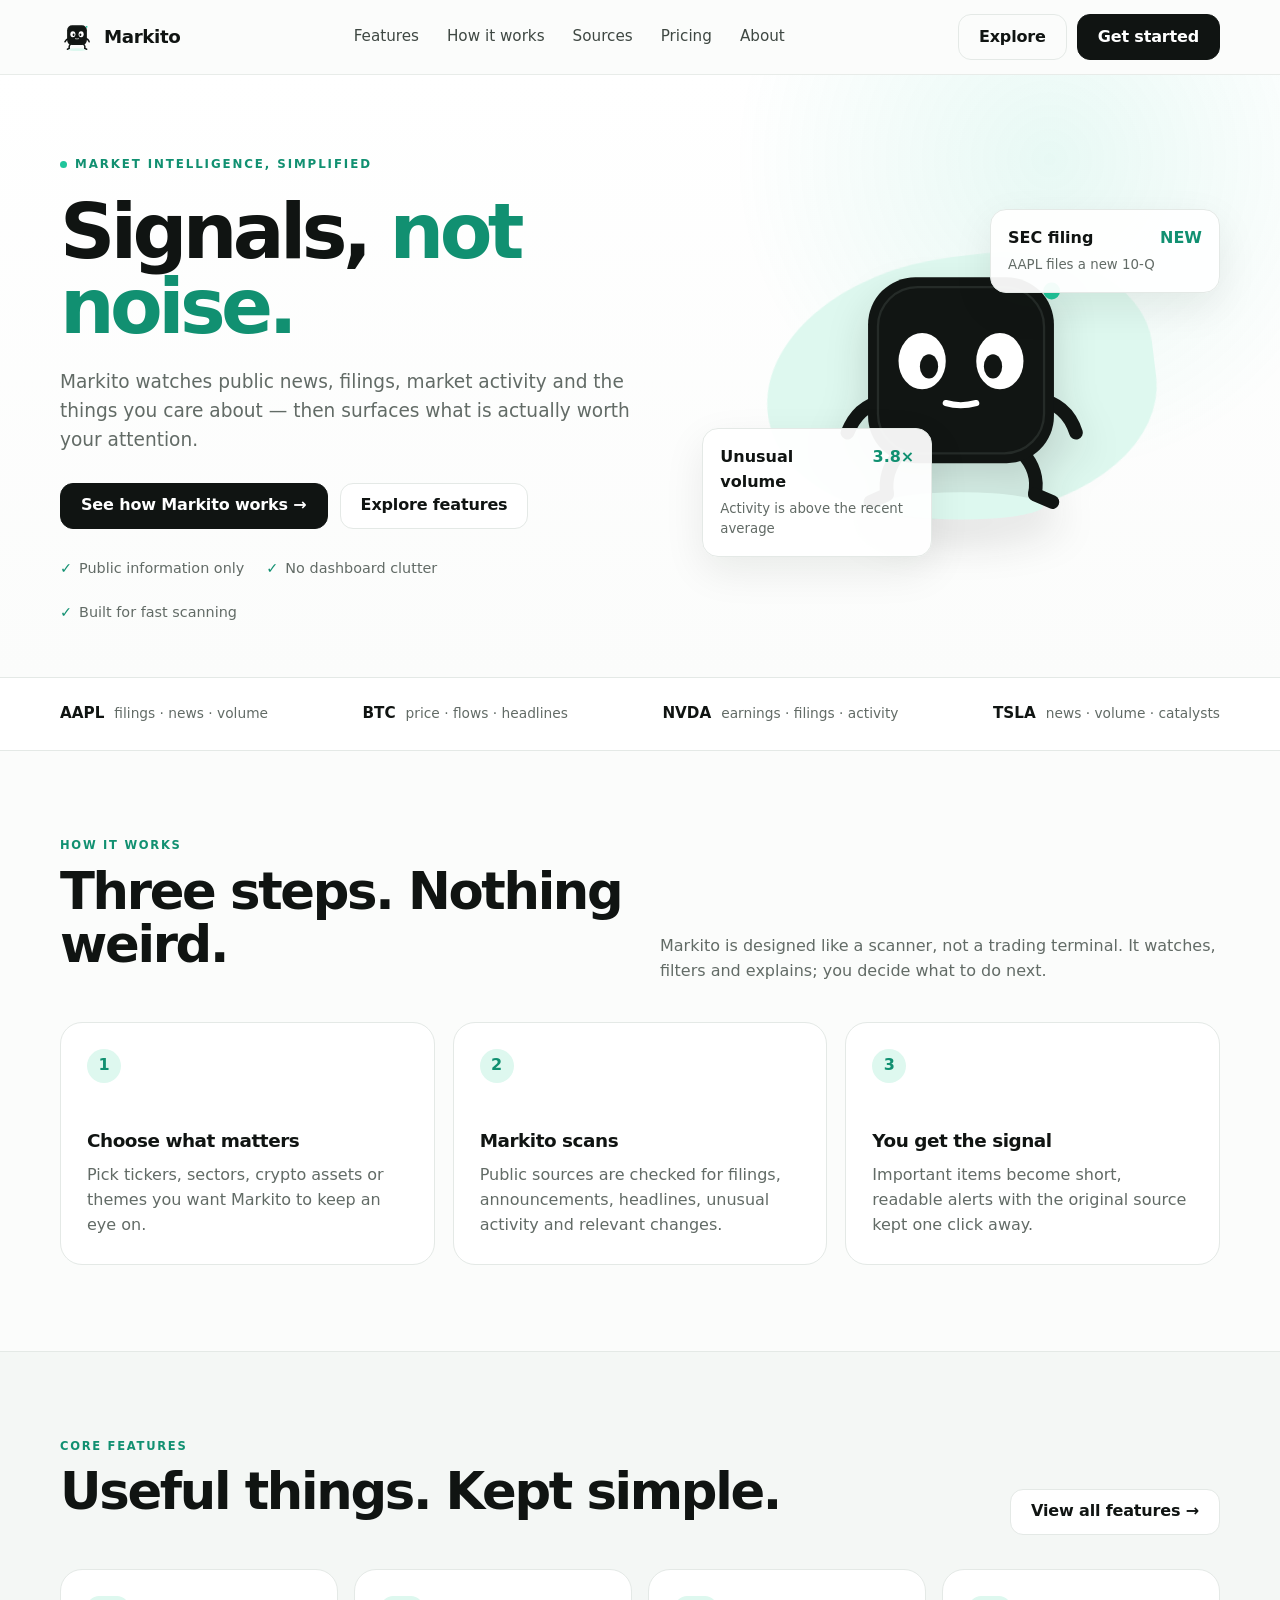
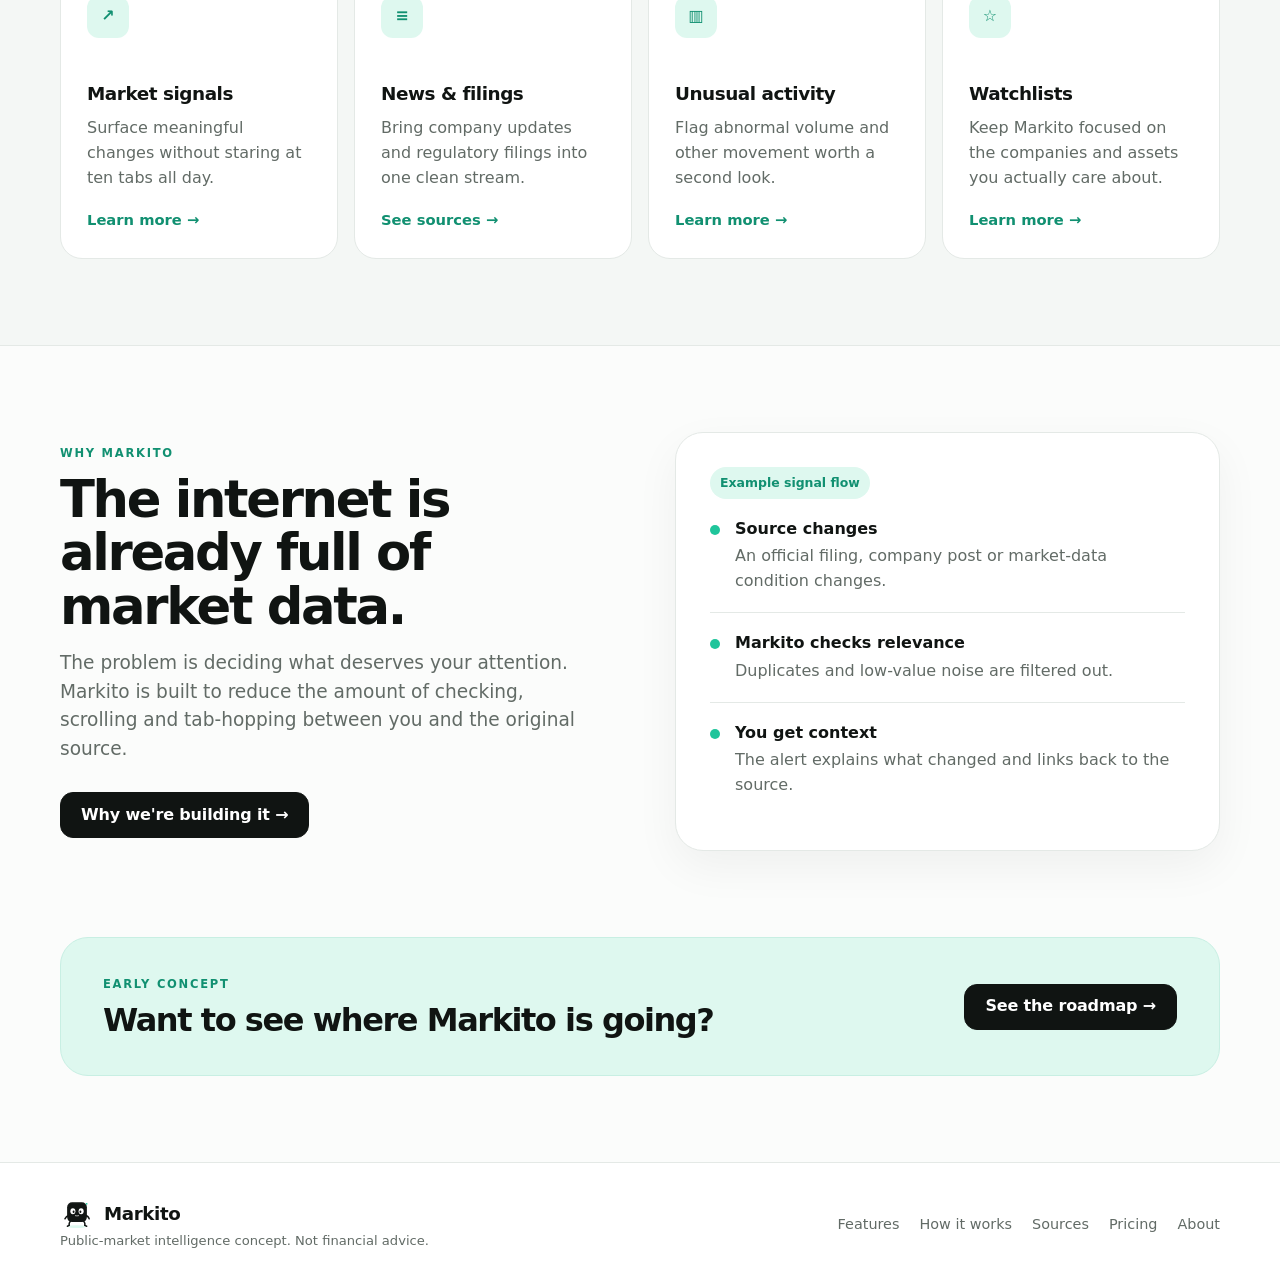
==== index.html @ af96313c "Build Markito landing page" ====
<!doctype html>
<html lang="en">
<head>
  <meta charset="utf-8">
  <meta name="viewport" content="width=device-width,initial-scale=1">
  <meta name="description" content="Markito turns public market information into clear, timely signals.">
  <title>Markito — Signals, not noise.</title>
  <link rel="stylesheet" href="styles.css">
</head>
<body>
<header class="site-header">
  <div class="container nav">
    <a class="brand" href="index.html"><img src="mascot.svg" alt="">Markito</a>
    <nav class="nav-links" aria-label="Primary">
      <a href="features.html">Features</a>
      <a href="how-it-works.html">How it works</a>
      <a href="sources.html">Sources</a>
      <a href="pricing.html">Pricing</a>
      <a href="about.html">About</a>
    </nav>
    <div class="nav-actions">
      <a class="btn btn-ghost" href="features.html">Explore</a>
      <a class="btn btn-primary" href="how-it-works.html">Get started</a>
      <button class="menu-btn" aria-label="Toggle menu">☰</button>
    </div>
  </div>
</header>

<main>
  <section class="hero">
    <div class="container hero-grid">
      <div>
        <div class="eyebrow">Market intelligence, simplified</div>
        <h1>Signals, <span style="color:var(--mint-dark)">not noise.</span></h1>
        <p class="lede">Markito watches public news, filings, market activity and the things you care about — then surfaces what is actually worth your attention.</p>
        <div class="hero-actions">
          <a class="btn btn-primary" href="how-it-works.html">See how Markito works →</a>
          <a class="btn" href="features.html">Explore features</a>
        </div>
        <div class="microcopy">
          <span>Public information only</span>
          <span>No dashboard clutter</span>
          <span>Built for fast scanning</span>
        </div>
      </div>
      <div class="hero-visual" aria-label="Markito mascot with example market alerts">
        <div class="signal-card top">
          <div class="signal-row"><span>SEC filing</span><span class="up">NEW</span></div>
          <small>AAPL files a new 10-Q</small>
        </div>
        <div class="mascot-wrap"><img src="mascot.svg" alt="Markito, a small black square mascot"></div>
        <div class="signal-card bottom">
          <div class="signal-row"><span>Unusual volume</span><span class="up">3.8×</span></div>
          <small>Activity is above the recent average</small>
        </div>
      </div>
    </div>
  </section>

  <div class="ticker-strip" aria-label="Example market strip">
    <div class="container ticker-inner">
      <div class="ticker"><strong>AAPL</strong><span>filings · news · volume</span></div>
      <div class="ticker"><strong>BTC</strong><span>price · flows · headlines</span></div>
      <div class="ticker"><strong>NVDA</strong><span>earnings · filings · activity</span></div>
      <div class="ticker"><strong>TSLA</strong><span>news · volume · catalysts</span></div>
    </div>
  </div>

  <section class="section">
    <div class="container">
      <div class="section-head">
        <div>
          <div class="kicker">How it works</div>
          <h2>Three steps. Nothing weird.</h2>
        </div>
        <p>Markito is designed like a scanner, not a trading terminal. It watches, filters and explains; you decide what to do next.</p>
      </div>
      <div class="steps">
        <article class="step">
          <div class="step-num">1</div>
          <h3>Choose what matters</h3>
          <p>Pick tickers, sectors, crypto assets or themes you want Markito to keep an eye on.</p>
        </article>
        <article class="step">
          <div class="step-num">2</div>
          <h3>Markito scans</h3>
          <p>Public sources are checked for filings, announcements, headlines, unusual activity and relevant changes.</p>
        </article>
        <article class="step">
          <div class="step-num">3</div>
          <h3>You get the signal</h3>
          <p>Important items become short, readable alerts with the original source kept one click away.</p>
        </article>
      </div>
    </div>
  </section>

  <section class="section alt">
    <div class="container">
      <div class="section-head">
        <div>
          <div class="kicker">Core features</div>
          <h2>Useful things. Kept simple.</h2>
        </div>
        <a class="btn" href="features.html">View all features →</a>
      </div>
      <div class="cards">
        <article class="card"><div class="card-icon">↗</div><h3>Market signals</h3><p>Surface meaningful changes without staring at ten tabs all day.</p><a class="card-link" href="features.html">Learn more →</a></article>
        <article class="card"><div class="card-icon">≡</div><h3>News & filings</h3><p>Bring company updates and regulatory filings into one clean stream.</p><a class="card-link" href="sources.html">See sources →</a></article>
        <article class="card"><div class="card-icon">▥</div><h3>Unusual activity</h3><p>Flag abnormal volume and other movement worth a second look.</p><a class="card-link" href="features.html">Learn more →</a></article>
        <article class="card"><div class="card-icon">☆</div><h3>Watchlists</h3><p>Keep Markito focused on the companies and assets you actually care about.</p><a class="card-link" href="features.html">Learn more →</a></article>
      </div>
    </div>
  </section>

  <section class="section">
    <div class="container split">
      <div>
        <div class="kicker">Why Markito</div>
        <h2>The internet is already full of market data.</h2>
        <p class="lede">The problem is deciding what deserves your attention. Markito is built to reduce the amount of checking, scrolling and tab-hopping between you and the original source.</p>
        <a class="btn btn-primary" href="about.html">Why we're building it →</a>
      </div>
      <div class="callout">
        <div class="badge">Example signal flow</div>
        <div class="callout-list">
          <div class="callout-item"><span class="callout-dot"></span><div><strong>Source changes</strong><p>An official filing, company post or market-data condition changes.</p></div></div>
          <div class="callout-item"><span class="callout-dot"></span><div><strong>Markito checks relevance</strong><p>Duplicates and low-value noise are filtered out.</p></div></div>
          <div class="callout-item"><span class="callout-dot"></span><div><strong>You get context</strong><p>The alert explains what changed and links back to the source.</p></div></div>
        </div>
      </div>
    </div>
  </section>

  <section class="cta-band">
    <div><div class="kicker">Early concept</div><h2>Want to see where Markito is going?</h2></div>
    <a class="btn btn-primary" href="pricing.html">See the roadmap →</a>
  </section>
</main>

<footer class="footer">
  <div class="container footer-inner">
    <div><a class="brand" href="index.html"><img src="mascot.svg" alt="">Markito</a><div class="legal">Public-market intelligence concept. Not financial advice.</div></div>
    <nav class="footer-nav"><a href="features.html">Features</a><a href="how-it-works.html">How it works</a><a href="sources.html">Sources</a><a href="pricing.html">Pricing</a><a href="about.html">About</a></nav>
  </div>
</footer>
<script src="script.js"></script>
</body>
</html>
---- styles.css ----
:root{
  --bg:#fbfcfb;
  --surface:#ffffff;
  --surface-2:#f4f7f5;
  --ink:#101412;
  --muted:#626b66;
  --line:#e4e9e6;
  --mint:#1fc59b;
  --mint-dark:#119071;
  --mint-soft:#def8ef;
  --warning:#ff7b61;
  --shadow:0 14px 40px rgba(16,20,18,.08);
  --radius:22px;
  --max:1160px;
}
*{box-sizing:border-box}
html{scroll-behavior:smooth}
body{
  margin:0;
  background:var(--bg);
  color:var(--ink);
  font-family:Inter,ui-sans-serif,system-ui,-apple-system,BlinkMacSystemFont,"Segoe UI",sans-serif;
  line-height:1.55;
  -webkit-font-smoothing:antialiased;
}
a{color:inherit;text-decoration:none}
img{max-width:100%;display:block}
button,input{font:inherit}
.container{width:min(var(--max),calc(100% - 40px));margin:0 auto}
.site-header{
  position:sticky;top:0;z-index:50;
  background:rgba(251,252,251,.88);
  backdrop-filter:blur(16px);
  border-bottom:1px solid rgba(228,233,230,.85);
}
.nav{
  height:74px;display:flex;align-items:center;justify-content:space-between;gap:24px;
}
.brand{display:flex;align-items:center;gap:10px;font-size:1.14rem;font-weight:800;letter-spacing:-.02em}
.brand img{width:34px;height:34px}
.nav-links{display:flex;align-items:center;gap:28px;color:#3f4843;font-size:.95rem}
.nav-links a{transition:.2s ease}
.nav-links a:hover,.nav-links a.active{color:var(--ink)}
.nav-actions{display:flex;align-items:center;gap:10px}
.menu-btn{display:none;border:0;background:none;font-size:1.45rem;padding:8px;cursor:pointer}
.btn{
  display:inline-flex;align-items:center;justify-content:center;gap:8px;
  min-height:46px;padding:0 20px;border-radius:13px;border:1px solid var(--line);
  background:var(--surface);font-weight:750;letter-spacing:-.01em;transition:.2s ease;cursor:pointer;
}
.btn:hover{transform:translateY(-1px);box-shadow:0 8px 22px rgba(16,20,18,.08)}
.btn-primary{background:var(--ink);color:#fff;border-color:var(--ink)}
.btn-mint{background:var(--mint);color:#07120f;border-color:var(--mint)}
.btn-ghost{background:transparent}
.hero{
  padding:76px 0 54px;border-bottom:1px solid var(--line);
  background:
    radial-gradient(circle at 82% 14%,rgba(31,197,155,.10),transparent 27%),
    linear-gradient(180deg,#fff 0%,#fbfcfb 100%);
}
.hero-grid{display:grid;grid-template-columns:1.05fr .95fr;gap:70px;align-items:center}
.eyebrow{
  display:inline-flex;align-items:center;gap:8px;
  text-transform:uppercase;letter-spacing:.16em;font-weight:800;font-size:.74rem;color:var(--mint-dark);
}
.eyebrow:before{content:"";width:7px;height:7px;background:var(--mint);border-radius:999px}
h1,h2,h3,p{margin-top:0}
h1{font-size:clamp(3rem,6vw,5.35rem);line-height:.98;letter-spacing:-.06em;margin:18px 0 24px;max-width:760px}
h2{font-size:clamp(2rem,4vw,3.2rem);line-height:1.04;letter-spacing:-.045em;margin-bottom:16px}
h3{font-size:1.15rem;letter-spacing:-.025em;margin-bottom:8px}
.lede{font-size:1.16rem;color:var(--muted);max-width:640px;margin-bottom:28px}
.hero-actions{display:flex;gap:12px;flex-wrap:wrap;margin-bottom:28px}
.microcopy{display:flex;gap:22px;flex-wrap:wrap;color:var(--muted);font-size:.9rem}
.microcopy span:before{content:"✓";color:var(--mint-dark);font-weight:900;margin-right:7px}
.hero-visual{
  min-height:440px;position:relative;display:flex;align-items:center;justify-content:center;
}
.hero-visual:before{
  content:"";position:absolute;width:390px;height:260px;border-radius:55% 45% 48% 52%;
  background:var(--mint-soft);filter:blur(.2px);transform:rotate(-7deg);
}
.mascot-wrap{position:relative;z-index:2;width:min(320px,72%);animation:float 5s ease-in-out infinite}
.mascot-wrap img{filter:drop-shadow(0 20px 20px rgba(16,20,18,.16))}
@keyframes float{0%,100%{transform:translateY(0)}50%{transform:translateY(-9px)}}
.signal-card{
  position:absolute;z-index:3;width:230px;padding:16px 17px;border:1px solid var(--line);
  border-radius:16px;background:rgba(255,255,255,.94);box-shadow:var(--shadow)
}
.signal-card small{display:block;color:var(--muted);margin-top:4px}
.signal-card.top{right:0;top:42px}
.signal-card.bottom{left:0;bottom:50px}
.signal-row{display:flex;justify-content:space-between;gap:14px;font-weight:800}
.up{color:var(--mint-dark)}
.down{color:#d65345}
.ticker-strip{border-bottom:1px solid var(--line);background:#fff}
.ticker-inner{height:72px;display:flex;align-items:center;justify-content:space-between;gap:16px;overflow:auto}
.ticker{display:flex;align-items:baseline;gap:10px;white-space:nowrap}
.ticker strong{font-size:.95rem}
.ticker span{font-size:.86rem;color:var(--muted)}
.section{padding:86px 0}
.section.alt{background:var(--surface-2);border-top:1px solid var(--line);border-bottom:1px solid var(--line)}
.section-head{display:flex;align-items:end;justify-content:space-between;gap:24px;margin-bottom:34px}
.section-head p{color:var(--muted);max-width:560px;margin-bottom:4px}
.kicker{text-transform:uppercase;letter-spacing:.15em;font-size:.72rem;font-weight:800;color:var(--mint-dark);margin-bottom:10px}
.steps{display:grid;grid-template-columns:repeat(3,1fr);gap:18px}
.step,.card{
  background:var(--surface);border:1px solid var(--line);border-radius:var(--radius);padding:26px;
}
.step-num{
  width:34px;height:34px;border-radius:50%;display:grid;place-items:center;
  background:var(--mint-soft);color:var(--mint-dark);font-weight:850;margin-bottom:44px
}
.step p,.card p{color:var(--muted);margin-bottom:0}
.cards{display:grid;grid-template-columns:repeat(4,1fr);gap:16px}
.card-icon{
  width:42px;height:42px;border-radius:12px;background:var(--mint-soft);color:var(--mint-dark);
  display:grid;place-items:center;font-weight:900;margin-bottom:42px
}
.card-link{display:inline-flex;margin-top:18px;color:var(--mint-dark);font-weight:750;font-size:.92rem}
.split{display:grid;grid-template-columns:1fr 1fr;gap:70px;align-items:center}
.callout{
  border:1px solid var(--line);border-radius:28px;background:#fff;padding:34px;box-shadow:0 16px 45px rgba(16,20,18,.05)
}
.callout-list{display:grid;gap:0}
.callout-item{display:grid;grid-template-columns:auto 1fr;gap:15px;padding:18px 0;border-bottom:1px solid var(--line)}
.callout-item:last-child{border-bottom:0}
.callout-dot{width:10px;height:10px;border-radius:50%;background:var(--mint);margin-top:8px}
.callout-item p{color:var(--muted);margin:3px 0 0}
.page-hero{padding:82px 0 66px;border-bottom:1px solid var(--line);background:#fff}
.page-hero .lede{margin-bottom:0}
.feature-grid{display:grid;grid-template-columns:repeat(2,1fr);gap:18px}
.feature-large{padding:34px;min-height:280px}
.feature-large .card-icon{margin-bottom:72px}
.badge{
  display:inline-flex;padding:6px 10px;border-radius:999px;background:var(--mint-soft);
  color:var(--mint-dark);font-size:.78rem;font-weight:800
}
.timeline{display:grid;gap:14px;max-width:820px;margin:0 auto}
.timeline-item{
  display:grid;grid-template-columns:52px 1fr;gap:18px;align-items:start;padding:24px;
  border:1px solid var(--line);background:#fff;border-radius:18px
}
.timeline-num{
  width:44px;height:44px;border-radius:13px;background:var(--ink);color:#fff;display:grid;place-items:center;font-weight:800
}
.source-grid{display:grid;grid-template-columns:repeat(3,1fr);gap:16px}
.source-card{min-height:210px}
.pricing-grid{display:grid;grid-template-columns:repeat(3,1fr);gap:18px;align-items:start}
.price-card{padding:30px}
.price-card.featured{border-color:var(--ink);box-shadow:0 0 0 1px var(--ink)}
.price{font-size:2.55rem;font-weight:900;letter-spacing:-.05em;margin:22px 0 4px}
.price small{font-size:.9rem;font-weight:600;color:var(--muted);letter-spacing:0}
.list{list-style:none;padding:0;margin:24px 0;display:grid;gap:12px;color:#39423d}
.list li:before{content:"✓";font-weight:900;color:var(--mint-dark);margin-right:9px}
.note{font-size:.88rem;color:var(--muted)}
.faq{display:grid;gap:10px;max-width:820px}
.faq-item{border:1px solid var(--line);background:#fff;border-radius:16px;overflow:hidden}
.faq-question{width:100%;border:0;background:#fff;padding:19px 22px;text-align:left;font-weight:800;display:flex;justify-content:space-between;cursor:pointer}
.faq-answer{display:none;padding:0 22px 20px;color:var(--muted)}
.faq-item.open .faq-answer{display:block}
.about-grid{display:grid;grid-template-columns:.9fr 1.1fr;gap:70px;align-items:start}
.quote-block{background:var(--ink);color:white;border-radius:28px;padding:36px;position:sticky;top:108px}
.quote-block p{font-size:1.45rem;line-height:1.35;letter-spacing:-.02em}
.principles{display:grid;gap:12px}
.principle{padding:22px;border-top:1px solid var(--line)}
.cta-band{
  margin:0 auto 86px;width:min(var(--max),calc(100% - 40px));padding:38px 42px;
  display:flex;align-items:center;justify-content:space-between;gap:26px;
  background:var(--mint-soft);border:1px solid #c8efe3;border-radius:28px
}
.cta-band h2{font-size:2rem;margin:0}
.footer{border-top:1px solid var(--line);background:#fff}
.footer-inner{padding:34px 0;display:flex;align-items:center;justify-content:space-between;gap:28px}
.footer-nav{display:flex;flex-wrap:wrap;gap:20px;color:var(--muted);font-size:.9rem}
.legal{color:var(--muted);font-size:.82rem}
.inline-code{font-family:ui-monospace,SFMono-Regular,Menlo,monospace;background:var(--surface-2);padding:2px 6px;border-radius:6px}
@media(max-width:920px){
  .nav-links{display:none}
  .nav-links.open{display:flex;position:absolute;left:20px;right:20px;top:66px;background:#fff;border:1px solid var(--line);border-radius:16px;padding:18px;flex-direction:column;align-items:flex-start;box-shadow:var(--shadow)}
  .menu-btn{display:block}
  .nav-actions .btn-ghost{display:none}
  .hero-grid,.split,.about-grid{grid-template-columns:1fr}
  .hero{padding-top:54px}
  .hero-visual{min-height:380px}
  .signal-card.top{right:5%}.signal-card.bottom{left:5%}
  .cards{grid-template-columns:repeat(2,1fr)}
  .pricing-grid,.source-grid{grid-template-columns:1fr}
  .steps{grid-template-columns:1fr}
  .step-num{margin-bottom:24px}
  .quote-block{position:relative;top:auto}
}
@media(max-width:640px){
  .container{width:min(100% - 28px,var(--max))}
  .nav{height:66px}
  h1{font-size:3.15rem}
  .hero{padding:46px 0 38px}
  .hero-grid{gap:30px}
  .hero-visual{min-height:330px}
  .hero-visual:before{width:280px;height:205px}
  .mascot-wrap{width:220px}
  .signal-card{width:185px;padding:13px;font-size:.86rem}
  .signal-card.top{top:18px;right:0}.signal-card.bottom{left:0;bottom:24px}
  .ticker-inner{height:64px}
  .section{padding:62px 0}
  .section-head{align-items:start;flex-direction:column}
  .cards,.feature-grid{grid-template-columns:1fr}
  .card-icon,.feature-large .card-icon{margin-bottom:26px}
  .feature-large{min-height:auto}
  .cta-band{width:calc(100% - 28px);margin-bottom:62px;padding:28px;align-items:flex-start;flex-direction:column}
  .footer-inner{align-items:flex-start;flex-direction:column}
}
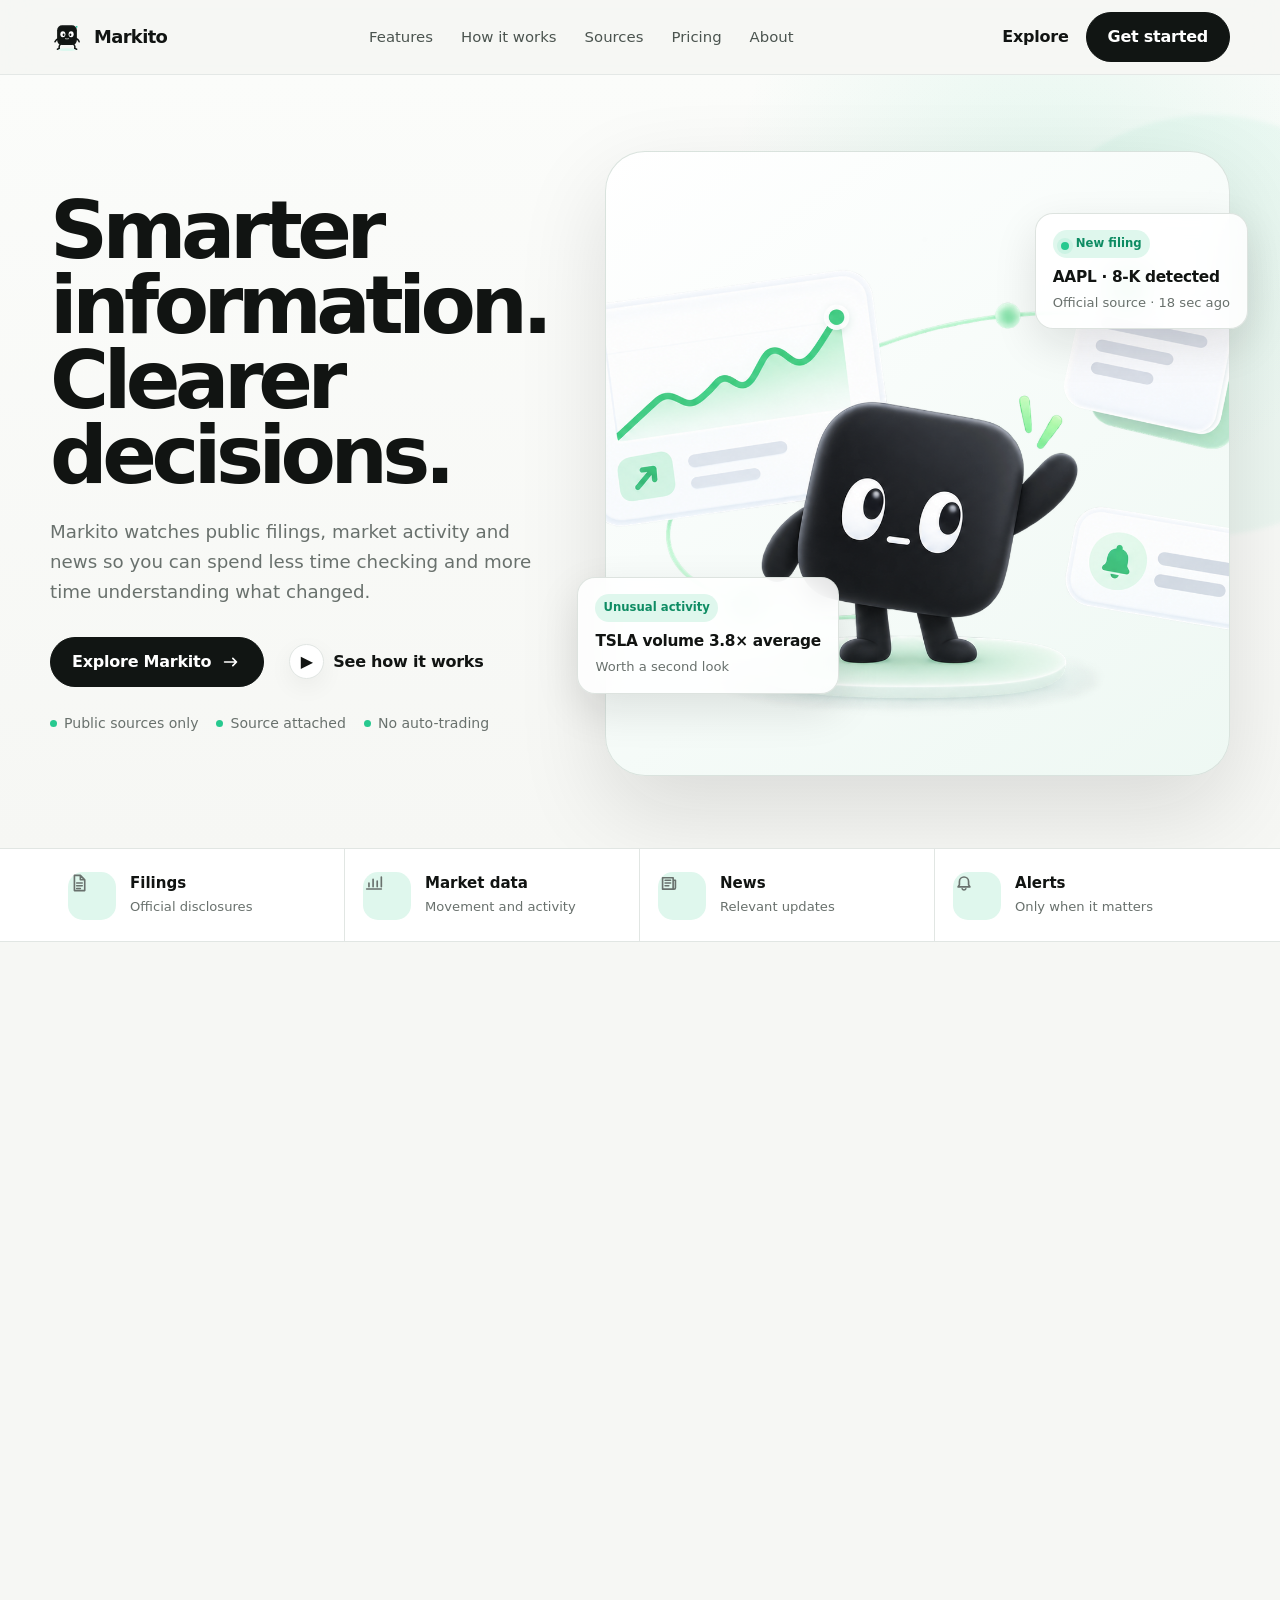
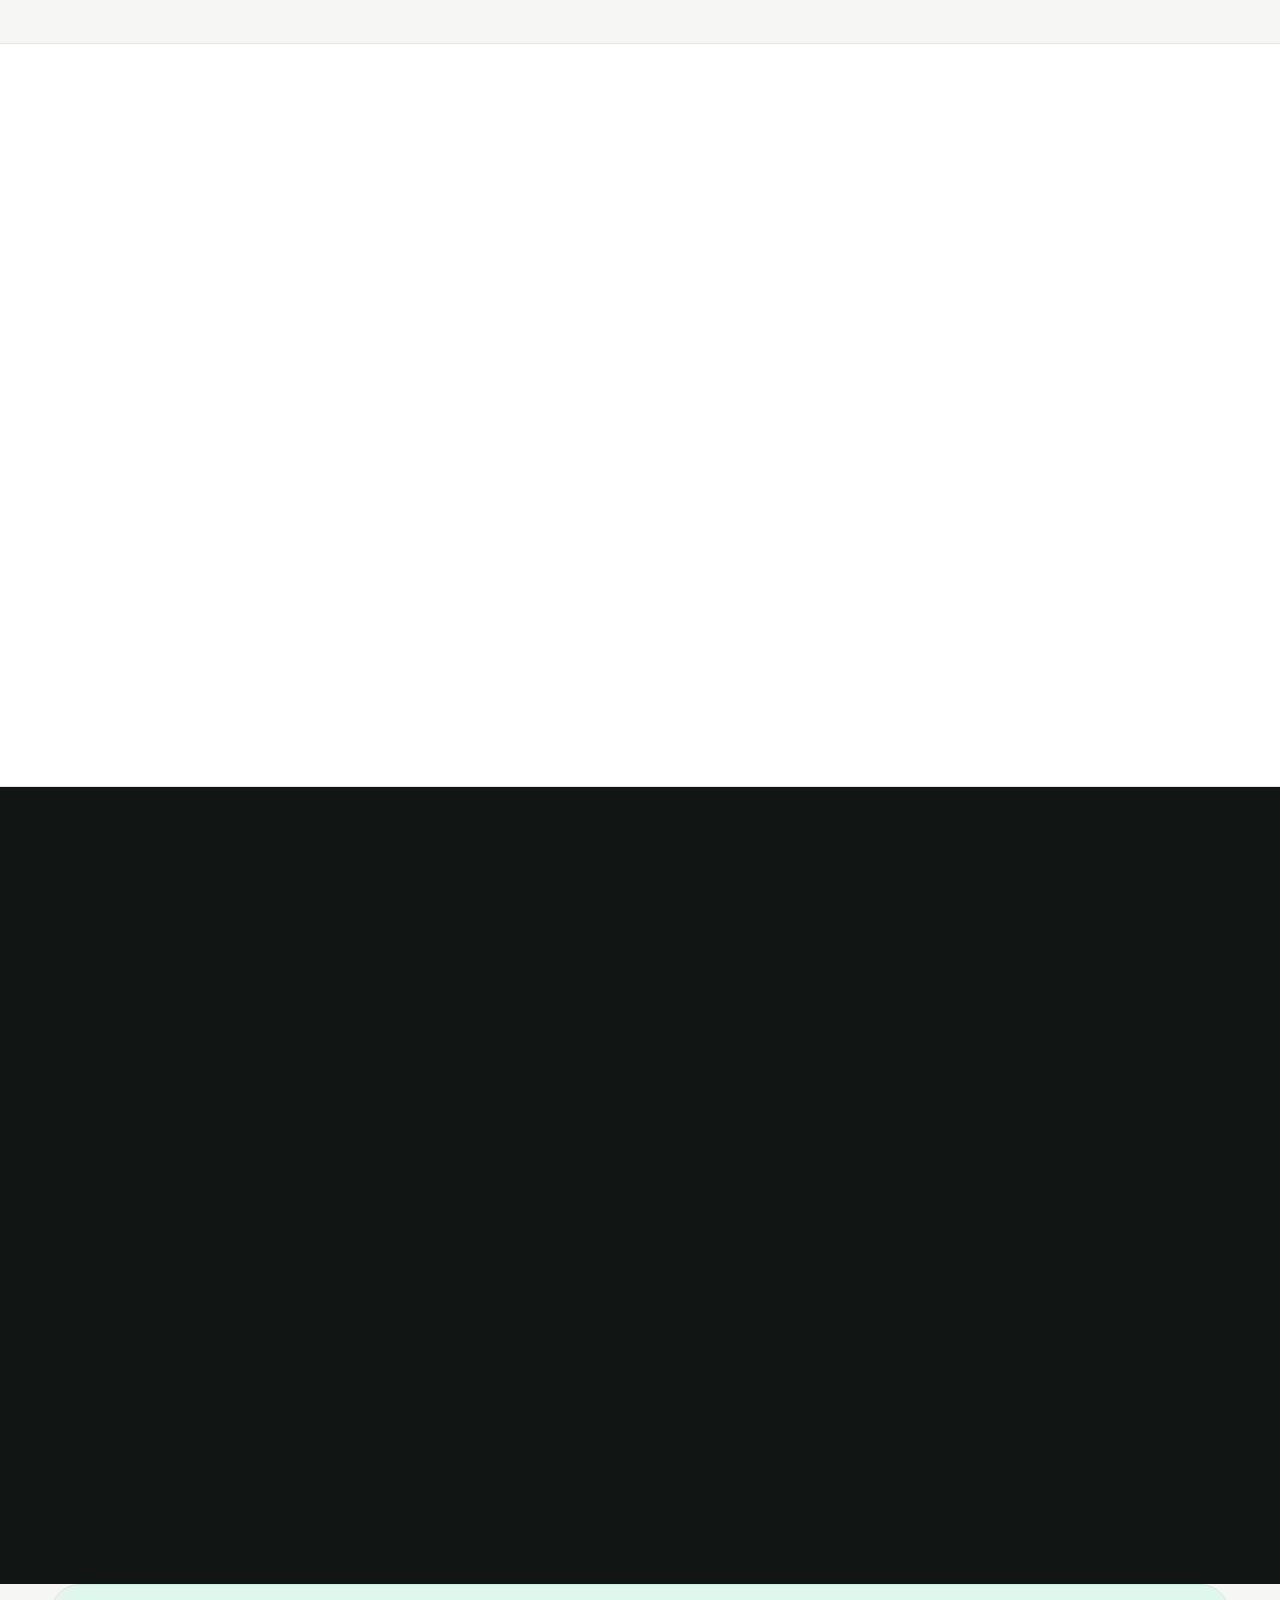
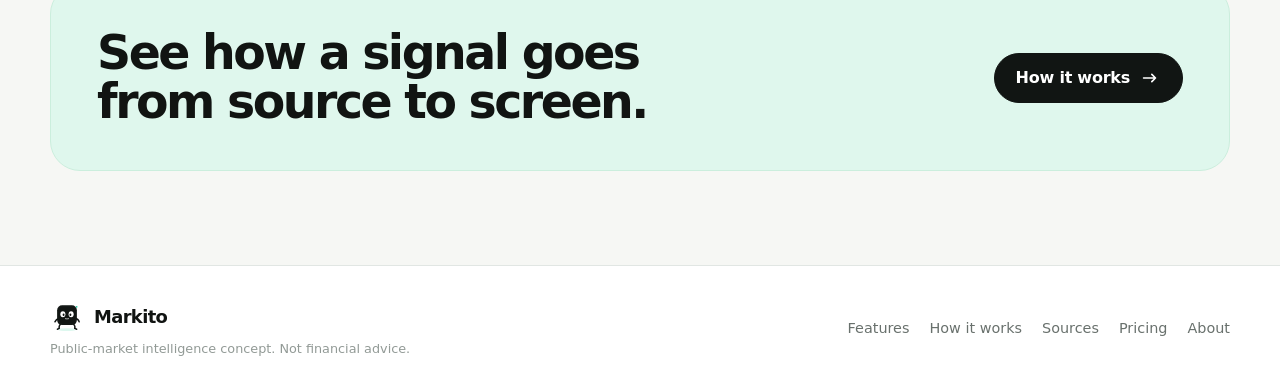
==== commit 9cd6f6a8: "Rebuild Markito homepage around premium layout" ====
--- a/index.html
+++ b/index.html
@@ -3,14 +3,21 @@
 <head>
   <meta charset="utf-8">
   <meta name="viewport" content="width=device-width,initial-scale=1">
-  <meta name="description" content="Markito turns public market information into clear, timely signals.">
-  <title>Markito — Signals, not noise.</title>
+  <meta name="description" content="Markito watches public market information and surfaces the changes worth your attention.">
+  <meta name="referrer" content="strict-origin-when-cross-origin">
+  <meta http-equiv="Content-Security-Policy" content="default-src 'self'; img-src 'self' data:; style-src 'self'; script-src 'self'; font-src 'self'; connect-src 'self'; object-src 'none'; base-uri 'none'; form-action 'self'; upgrade-insecure-requests">
+  <meta name="theme-color" content="#f6f7f4">
+  <meta property="og:title" content="Markito — Smarter information. Clearer decisions.">
+  <meta property="og:description" content="Public market signals without the noise.">
+  <meta property="og:image" content="assets/illustrations/hero-signal.png">
+  <title>Markito — Smarter information. Clearer decisions.</title>
+  <link rel="icon" href="assets/brand/mascot.svg">
   <link rel="stylesheet" href="styles.css">
 </head>
 <body>
 <header class="site-header">
   <div class="container nav">
-    <a class="brand" href="index.html"><img src="mascot.svg" alt="">Markito</a>
+    <a class="brand" href="index.html"><img src="assets/brand/mascot.svg" alt="">Markito</a>
     <nav class="nav-links" aria-label="Primary">
       <a href="features.html">Features</a>
       <a href="how-it-works.html">How it works</a>
@@ -19,9 +26,9 @@
       <a href="about.html">About</a>
     </nav>
     <div class="nav-actions">
-      <a class="btn btn-ghost" href="features.html">Explore</a>
-      <a class="btn btn-primary" href="how-it-works.html">Get started</a>
-      <button class="menu-btn" aria-label="Toggle menu">☰</button>
+      <a class="btn btn-quiet" href="features.html">Explore</a>
+      <a class="btn btn-dark" href="how-it-works.html">Get started</a>
+      <button class="menu-btn" aria-label="Toggle menu" aria-expanded="false">☰</button>
     </div>
   </div>
 </header>
@@ -29,121 +36,152 @@
 <main>
   <section class="hero">
     <div class="container hero-grid">
-      <div>
-        <div class="eyebrow">Market intelligence, simplified</div>
-        <h1>Signals, <span style="color:var(--mint-dark)">not noise.</span></h1>
-        <p class="lede">Markito watches public news, filings, market activity and the things you care about — then surfaces what is actually worth your attention.</p>
+      <div class="hero-copy reveal">
+        <h1>Smarter information.<br>Clearer decisions.</h1>
+        <p class="lede">Markito watches public filings, market activity and news so you can spend less time checking and more time understanding what changed.</p>
         <div class="hero-actions">
-          <a class="btn btn-primary" href="how-it-works.html">See how Markito works →</a>
-          <a class="btn" href="features.html">Explore features</a>
+          <a class="btn btn-dark" href="features.html">Explore Markito <svg class="icon" aria-hidden="true"><use href="assets/icons/ui.svg#i-arrow"></use></svg></a>
+          <a class="btn btn-quiet" href="how-it-works.html"><span class="btn-icon">▶</span>See how it works</a>
         </div>
-        <div class="microcopy">
-          <span>Public information only</span>
-          <span>No dashboard clutter</span>
-          <span>Built for fast scanning</span>
+        <div class="hero-proof">
+          <span class="proof-item"><span class="proof-dot"></span>Public sources only</span>
+          <span class="proof-item"><span class="proof-dot"></span>Source attached</span>
+          <span class="proof-item"><span class="proof-dot"></span>No auto-trading</span>
         </div>
       </div>
-      <div class="hero-visual" aria-label="Markito mascot with example market alerts">
-        <div class="signal-card top">
-          <div class="signal-row"><span>SEC filing</span><span class="up">NEW</span></div>
-          <small>AAPL files a new 10-Q</small>
+
+      <div class="hero-stage reveal delay-1">
+        <div class="hero-media">
+          <img src="assets/illustrations/hero-signal.png" alt="Markito surrounded by market signal cards">
         </div>
-        <div class="mascot-wrap"><img src="mascot.svg" alt="Markito, a small black square mascot"></div>
-        <div class="signal-card bottom">
-          <div class="signal-row"><span>Unusual volume</span><span class="up">3.8×</span></div>
-          <small>Activity is above the recent average</small>
+        <div class="float-card one">
+          <div class="signal-pill"><span class="status-dot"></span>New filing</div>
+          <strong>AAPL · 8-K detected</strong>
+          <span>Official source · 18 sec ago</span>
+        </div>
+        <div class="float-card two">
+          <div class="signal-pill">Unusual activity</div>
+          <strong>TSLA volume 3.8× average</strong>
+          <span>Worth a second look</span>
         </div>
       </div>
     </div>
   </section>
 
-  <div class="ticker-strip" aria-label="Example market strip">
-    <div class="container ticker-inner">
-      <div class="ticker"><strong>AAPL</strong><span>filings · news · volume</span></div>
-      <div class="ticker"><strong>BTC</strong><span>price · flows · headlines</span></div>
-      <div class="ticker"><strong>NVDA</strong><span>earnings · filings · activity</span></div>
-      <div class="ticker"><strong>TSLA</strong><span>news · volume · catalysts</span></div>
+  <div class="icon-strip">
+    <div class="container icon-strip-inner">
+      <div class="mini-feature">
+        <span class="icon-tile"><svg class="icon"><use href="assets/icons/ui.svg#i-file"></use></svg></span>
+        <div><strong>Filings</strong><span>Official disclosures</span></div>
+      </div>
+      <div class="mini-feature">
+        <span class="icon-tile"><svg class="icon"><use href="assets/icons/ui.svg#i-chart"></use></svg></span>
+        <div><strong>Market data</strong><span>Movement and activity</span></div>
+      </div>
+      <div class="mini-feature">
+        <span class="icon-tile"><svg class="icon"><use href="assets/icons/ui.svg#i-news"></use></svg></span>
+        <div><strong>News</strong><span>Relevant updates</span></div>
+      </div>
+      <div class="mini-feature">
+        <span class="icon-tile"><svg class="icon"><use href="assets/icons/ui.svg#i-bell"></use></svg></span>
+        <div><strong>Alerts</strong><span>Only when it matters</span></div>
+      </div>
     </div>
   </div>
 
   <section class="section">
     <div class="container">
-      <div class="section-head">
-        <div>
-          <div class="kicker">How it works</div>
-          <h2>Three steps. Nothing weird.</h2>
-        </div>
-        <p>Markito is designed like a scanner, not a trading terminal. It watches, filters and explains; you decide what to do next.</p>
+      <div class="section-head reveal">
+        <h2>Built to notice what you miss.</h2>
+        <p>Markito is not another terminal full of blinking boxes. It is a focused layer between a noisy market and the information you actually care about.</p>
       </div>
-      <div class="steps">
-        <article class="step">
-          <div class="step-num">1</div>
-          <h3>Choose what matters</h3>
-          <p>Pick tickers, sectors, crypto assets or themes you want Markito to keep an eye on.</p>
+
+      <div class="feature-grid">
+        <article class="feature-card reveal">
+          <div>
+            <span class="icon-tile"><svg class="icon"><use href="assets/icons/ui.svg#i-search"></use></svg></span>
+            <h3>Scan continuously</h3>
+          </div>
+          <p>Watch selected public sources without manually refreshing the same pages all day.</p>
         </article>
-        <article class="step">
-          <div class="step-num">2</div>
-          <h3>Markito scans</h3>
-          <p>Public sources are checked for filings, announcements, headlines, unusual activity and relevant changes.</p>
+        <article class="feature-card reveal delay-1">
+          <div>
+            <span class="icon-tile"><svg class="icon"><use href="assets/icons/ui.svg#i-filter"></use></svg></span>
+            <h3>Filter the noise</h3>
+          </div>
+          <p>Group repeats, reduce low-value updates and keep the original source close enough to verify.</p>
         </article>
-        <article class="step">
-          <div class="step-num">3</div>
-          <h3>You get the signal</h3>
-          <p>Important items become short, readable alerts with the original source kept one click away.</p>
+        <article class="feature-card reveal delay-2">
+          <div>
+            <span class="icon-tile"><svg class="icon"><use href="assets/icons/ui.svg#i-clock"></use></svg></span>
+            <h3>Review later</h3>
+          </div>
+          <p>Keep a history of what was detected so useful signals can be measured instead of remembered selectively.</p>
         </article>
       </div>
     </div>
   </section>
 
-  <section class="section alt">
-    <div class="container">
-      <div class="section-head">
-        <div>
-          <div class="kicker">Core features</div>
-          <h2>Useful things. Kept simple.</h2>
-        </div>
-        <a class="btn" href="features.html">View all features →</a>
+  <section class="section white">
+    <div class="container split">
+      <div class="visual-card reveal">
+        <img src="assets/illustrations/filter-noise.png" loading="lazy" alt="Markito filtering noisy information into clear alerts">
       </div>
-      <div class="cards">
-        <article class="card"><div class="card-icon">↗</div><h3>Market signals</h3><p>Surface meaningful changes without staring at ten tabs all day.</p><a class="card-link" href="features.html">Learn more →</a></article>
-        <article class="card"><div class="card-icon">≡</div><h3>News & filings</h3><p>Bring company updates and regulatory filings into one clean stream.</p><a class="card-link" href="sources.html">See sources →</a></article>
-        <article class="card"><div class="card-icon">▥</div><h3>Unusual activity</h3><p>Flag abnormal volume and other movement worth a second look.</p><a class="card-link" href="features.html">Learn more →</a></article>
-        <article class="card"><div class="card-icon">☆</div><h3>Watchlists</h3><p>Keep Markito focused on the companies and assets you actually care about.</p><a class="card-link" href="features.html">Learn more →</a></article>
-      </div>
-    </div>
-  </section>
-
-  <section class="section">
-    <div class="container split">
-      <div>
-        <div class="kicker">Why Markito</div>
-        <h2>The internet is already full of market data.</h2>
-        <p class="lede">The problem is deciding what deserves your attention. Markito is built to reduce the amount of checking, scrolling and tab-hopping between you and the original source.</p>
-        <a class="btn btn-primary" href="about.html">Why we're building it →</a>
-      </div>
-      <div class="callout">
-        <div class="badge">Example signal flow</div>
-        <div class="callout-list">
-          <div class="callout-item"><span class="callout-dot"></span><div><strong>Source changes</strong><p>An official filing, company post or market-data condition changes.</p></div></div>
-          <div class="callout-item"><span class="callout-dot"></span><div><strong>Markito checks relevance</strong><p>Duplicates and low-value noise are filtered out.</p></div></div>
-          <div class="callout-item"><span class="callout-dot"></span><div><strong>You get context</strong><p>The alert explains what changed and links back to the source.</p></div></div>
+      <div class="reveal delay-1">
+        <h2>Less scrolling.<br>Better signals.</h2>
+        <p class="lede">Markito should get quieter as it learns what belongs in your watchlist. The goal is not to create more information. It is to make the important information harder to miss.</p>
+        <div class="content-list">
+          <div class="content-row">
+            <span class="round-check"><svg class="icon"><use href="assets/icons/ui.svg#i-check"></use></svg></span>
+            <div><strong>Clear timestamps</strong><p>Know when the source changed and when Markito noticed it.</p></div>
+          </div>
+          <div class="content-row">
+            <span class="round-check"><svg class="icon"><use href="assets/icons/ui.svg#i-check"></use></svg></span>
+            <div><strong>Source-first summaries</strong><p>Read the short version, then open the original when the detail matters.</p></div>
+          </div>
+          <div class="content-row">
+            <span class="round-check"><svg class="icon"><use href="assets/icons/ui.svg#i-check"></use></svg></span>
+            <div><strong>Human judgment stays in control</strong><p>Markito surfaces information. It does not pretend uncertainty disappeared.</p></div>
+          </div>
         </div>
       </div>
     </div>
   </section>
 
-  <section class="cta-band">
-    <div><div class="kicker">Early concept</div><h2>Want to see where Markito is going?</h2></div>
-    <a class="btn btn-primary" href="pricing.html">See the roadmap →</a>
+  <section class="section dark-band">
+    <div class="container dark-grid">
+      <div class="reveal">
+        <h2>Security should be boring.</h2>
+        <p class="lede">The marketing site stays static and deliberately simple. No user accounts, no secret keys in browser code and no unnecessary third-party scripts.</p>
+        <div class="content-list">
+          <div class="content-row"><span class="round-check"><svg class="icon"><use href="assets/icons/ui.svg#i-shield"></use></svg></span><div><strong>Minimal attack surface</strong><p>Plain HTML, CSS and JavaScript hosted over HTTPS.</p></div></div>
+          <div class="content-row"><span class="round-check"><svg class="icon"><use href="assets/icons/ui.svg#i-shield"></use></svg></span><div><strong>Restrictive browser policy</strong><p>The site only permits its own scripts, styles and images.</p></div></div>
+          <div class="content-row"><span class="round-check"><svg class="icon"><use href="assets/icons/ui.svg#i-shield"></use></svg></span><div><strong>Backend later, secrets there</strong><p>Scanner credentials belong on a server, never inside public frontend code.</p></div></div>
+        </div>
+      </div>
+      <div class="visual-card reveal delay-1">
+        <img src="assets/illustrations/security.png" loading="lazy" alt="Markito beside a security shield">
+      </div>
+    </div>
+  </section>
+
+  <section class="cta">
+    <h2>See how a signal goes from source to screen.</h2>
+    <a class="btn btn-dark" href="how-it-works.html">How it works <svg class="icon"><use href="assets/icons/ui.svg#i-arrow"></use></svg></a>
   </section>
 </main>
 
 <footer class="footer">
   <div class="container footer-inner">
-    <div><a class="brand" href="index.html"><img src="mascot.svg" alt="">Markito</a><div class="legal">Public-market intelligence concept. Not financial advice.</div></div>
-    <nav class="footer-nav"><a href="features.html">Features</a><a href="how-it-works.html">How it works</a><a href="sources.html">Sources</a><a href="pricing.html">Pricing</a><a href="about.html">About</a></nav>
+    <div class="footer-copy">
+      <a class="brand" href="index.html"><img src="assets/brand/mascot.svg" alt="">Markito</a>
+      <span class="legal">Public-market intelligence concept. Not financial advice.</span>
+    </div>
+    <nav class="footer-nav" aria-label="Footer">
+      <a href="features.html">Features</a><a href="how-it-works.html">How it works</a><a href="sources.html">Sources</a><a href="pricing.html">Pricing</a><a href="about.html">About</a>
+    </nav>
   </div>
 </footer>
-<script src="script.js"></script>
+<script src="script.js" defer></script>
 </body>
 </html>
--- a/styles.css
+++ b/styles.css
@@ -1,17 +1,21 @@
 :root{
-  --bg:#fbfcfb;
+  --bg:#f6f7f4;
   --surface:#ffffff;
-  --surface-2:#f4f7f5;
-  --ink:#101412;
-  --muted:#626b66;
-  --line:#e4e9e6;
-  --mint:#1fc59b;
-  --mint-dark:#119071;
-  --mint-soft:#def8ef;
-  --warning:#ff7b61;
-  --shadow:0 14px 40px rgba(16,20,18,.08);
-  --radius:22px;
-  --max:1160px;
+  --surface-soft:#eef8f3;
+  --surface-dark:#111513;
+  --ink:#111412;
+  --muted:#69716d;
+  --muted-2:#929a96;
+  --line:#e1e6e3;
+  --mint:#27c98f;
+  --mint-dark:#0e8c63;
+  --mint-soft:#dff7ed;
+  --red:#df5d57;
+  --shadow-sm:0 8px 24px rgba(17,20,18,.055);
+  --shadow-md:0 24px 70px rgba(17,20,18,.10);
+  --radius:24px;
+  --radius-lg:36px;
+  --max:1180px;
 }
 *{box-sizing:border-box}
 html{scroll-behavior:smooth}
@@ -20,192 +24,238 @@
   background:var(--bg);
   color:var(--ink);
   font-family:Inter,ui-sans-serif,system-ui,-apple-system,BlinkMacSystemFont,"Segoe UI",sans-serif;
-  line-height:1.55;
+  line-height:1.5;
   -webkit-font-smoothing:antialiased;
+  text-rendering:optimizeLegibility;
 }
 a{color:inherit;text-decoration:none}
-img{max-width:100%;display:block}
+img{display:block;max-width:100%}
 button,input{font:inherit}
+button{color:inherit}
+::selection{background:#c9f2e2;color:#0c3b2c}
 .container{width:min(var(--max),calc(100% - 40px));margin:0 auto}
 .site-header{
-  position:sticky;top:0;z-index:50;
-  background:rgba(251,252,251,.88);
-  backdrop-filter:blur(16px);
-  border-bottom:1px solid rgba(228,233,230,.85);
-}
-.nav{
-  height:74px;display:flex;align-items:center;justify-content:space-between;gap:24px;
-}
-.brand{display:flex;align-items:center;gap:10px;font-size:1.14rem;font-weight:800;letter-spacing:-.02em}
-.brand img{width:34px;height:34px}
-.nav-links{display:flex;align-items:center;gap:28px;color:#3f4843;font-size:.95rem}
-.nav-links a{transition:.2s ease}
+  position:sticky;top:0;z-index:100;
+  background:rgba(246,247,244,.82);
+  border-bottom:1px solid rgba(225,230,227,.82);
+  backdrop-filter:blur(18px) saturate(130%);
+}
+.nav{height:74px;display:flex;align-items:center;justify-content:space-between;gap:24px}
+.brand{display:inline-flex;align-items:center;gap:10px;font-size:1.12rem;font-weight:850;letter-spacing:-.035em}
+.brand img{width:34px;height:34px;object-fit:contain}
+.nav-links{display:flex;align-items:center;gap:28px;font-size:.93rem;color:#4b544f}
+.nav-links a{position:relative;padding:8px 0}
+.nav-links a:after{content:"";position:absolute;left:0;right:100%;bottom:2px;height:1.5px;background:var(--ink);transition:right .22s ease}
 .nav-links a:hover,.nav-links a.active{color:var(--ink)}
+.nav-links a:hover:after,.nav-links a.active:after{right:0}
 .nav-actions{display:flex;align-items:center;gap:10px}
-.menu-btn{display:none;border:0;background:none;font-size:1.45rem;padding:8px;cursor:pointer}
+.menu-btn{display:none;border:0;background:transparent;font-size:1.35rem;padding:8px;cursor:pointer}
 .btn{
-  display:inline-flex;align-items:center;justify-content:center;gap:8px;
-  min-height:46px;padding:0 20px;border-radius:13px;border:1px solid var(--line);
-  background:var(--surface);font-weight:750;letter-spacing:-.01em;transition:.2s ease;cursor:pointer;
-}
-.btn:hover{transform:translateY(-1px);box-shadow:0 8px 22px rgba(16,20,18,.08)}
-.btn-primary{background:var(--ink);color:#fff;border-color:var(--ink)}
-.btn-mint{background:var(--mint);color:#07120f;border-color:var(--mint)}
-.btn-ghost{background:transparent}
+  min-height:50px;padding:0 21px;border-radius:999px;
+  display:inline-flex;align-items:center;justify-content:center;gap:9px;
+  border:1px solid var(--line);background:#fff;font-weight:760;letter-spacing:-.015em;
+  transition:transform .22s ease,box-shadow .22s ease,background .22s ease,border-color .22s ease;
+}
+.btn:hover{transform:translateY(-1px);box-shadow:var(--shadow-sm)}
+.btn-dark{background:var(--surface-dark);border-color:var(--surface-dark);color:#fff}
+.btn-mint{background:var(--mint);border-color:var(--mint);color:#08291e}
+.btn-quiet{background:transparent;border-color:transparent;padding-left:6px;padding-right:6px;box-shadow:none}
+.btn-quiet:hover{box-shadow:none}
+.btn-icon{
+  width:35px;height:35px;border-radius:50%;display:grid;place-items:center;
+  background:#fff;border:1px solid var(--line);box-shadow:var(--shadow-sm)
+}
+.icon{width:22px;height:22px;display:block}
 .hero{
-  padding:76px 0 54px;border-bottom:1px solid var(--line);
+  position:relative;overflow:hidden;padding:76px 0 72px;
   background:
-    radial-gradient(circle at 82% 14%,rgba(31,197,155,.10),transparent 27%),
-    linear-gradient(180deg,#fff 0%,#fbfcfb 100%);
-}
-.hero-grid{display:grid;grid-template-columns:1.05fr .95fr;gap:70px;align-items:center}
-.eyebrow{
-  display:inline-flex;align-items:center;gap:8px;
-  text-transform:uppercase;letter-spacing:.16em;font-weight:800;font-size:.74rem;color:var(--mint-dark);
-}
-.eyebrow:before{content:"";width:7px;height:7px;background:var(--mint);border-radius:999px}
+    radial-gradient(circle at 82% 16%,rgba(39,201,143,.10),transparent 26%),
+    linear-gradient(180deg,#fbfcfa 0%,var(--bg) 100%);
+  border-bottom:1px solid var(--line);
+}
+.hero:before{
+  content:"";position:absolute;right:-140px;top:40px;width:420px;height:420px;border-radius:50%;
+  background:rgba(39,201,143,.055);filter:blur(2px);pointer-events:none
+}
+.hero-grid{display:grid;grid-template-columns:.88fr 1.12fr;gap:58px;align-items:center}
+.hero-copy{position:relative;z-index:2}
 h1,h2,h3,p{margin-top:0}
-h1{font-size:clamp(3rem,6vw,5.35rem);line-height:.98;letter-spacing:-.06em;margin:18px 0 24px;max-width:760px}
-h2{font-size:clamp(2rem,4vw,3.2rem);line-height:1.04;letter-spacing:-.045em;margin-bottom:16px}
-h3{font-size:1.15rem;letter-spacing:-.025em;margin-bottom:8px}
-.lede{font-size:1.16rem;color:var(--muted);max-width:640px;margin-bottom:28px}
-.hero-actions{display:flex;gap:12px;flex-wrap:wrap;margin-bottom:28px}
-.microcopy{display:flex;gap:22px;flex-wrap:wrap;color:var(--muted);font-size:.9rem}
-.microcopy span:before{content:"✓";color:var(--mint-dark);font-weight:900;margin-right:7px}
-.hero-visual{
-  min-height:440px;position:relative;display:flex;align-items:center;justify-content:center;
-}
-.hero-visual:before{
-  content:"";position:absolute;width:390px;height:260px;border-radius:55% 45% 48% 52%;
-  background:var(--mint-soft);filter:blur(.2px);transform:rotate(-7deg);
-}
-.mascot-wrap{position:relative;z-index:2;width:min(320px,72%);animation:float 5s ease-in-out infinite}
-.mascot-wrap img{filter:drop-shadow(0 20px 20px rgba(16,20,18,.16))}
-@keyframes float{0%,100%{transform:translateY(0)}50%{transform:translateY(-9px)}}
-.signal-card{
-  position:absolute;z-index:3;width:230px;padding:16px 17px;border:1px solid var(--line);
-  border-radius:16px;background:rgba(255,255,255,.94);box-shadow:var(--shadow)
-}
-.signal-card small{display:block;color:var(--muted);margin-top:4px}
-.signal-card.top{right:0;top:42px}
-.signal-card.bottom{left:0;bottom:50px}
-.signal-row{display:flex;justify-content:space-between;gap:14px;font-weight:800}
-.up{color:var(--mint-dark)}
-.down{color:#d65345}
-.ticker-strip{border-bottom:1px solid var(--line);background:#fff}
-.ticker-inner{height:72px;display:flex;align-items:center;justify-content:space-between;gap:16px;overflow:auto}
-.ticker{display:flex;align-items:baseline;gap:10px;white-space:nowrap}
-.ticker strong{font-size:.95rem}
-.ticker span{font-size:.86rem;color:var(--muted)}
-.section{padding:86px 0}
-.section.alt{background:var(--surface-2);border-top:1px solid var(--line);border-bottom:1px solid var(--line)}
-.section-head{display:flex;align-items:end;justify-content:space-between;gap:24px;margin-bottom:34px}
-.section-head p{color:var(--muted);max-width:560px;margin-bottom:4px}
-.kicker{text-transform:uppercase;letter-spacing:.15em;font-size:.72rem;font-weight:800;color:var(--mint-dark);margin-bottom:10px}
-.steps{display:grid;grid-template-columns:repeat(3,1fr);gap:18px}
-.step,.card{
-  background:var(--surface);border:1px solid var(--line);border-radius:var(--radius);padding:26px;
-}
-.step-num{
-  width:34px;height:34px;border-radius:50%;display:grid;place-items:center;
-  background:var(--mint-soft);color:var(--mint-dark);font-weight:850;margin-bottom:44px
-}
-.step p,.card p{color:var(--muted);margin-bottom:0}
-.cards{display:grid;grid-template-columns:repeat(4,1fr);gap:16px}
-.card-icon{
-  width:42px;height:42px;border-radius:12px;background:var(--mint-soft);color:var(--mint-dark);
-  display:grid;place-items:center;font-weight:900;margin-bottom:42px
-}
-.card-link{display:inline-flex;margin-top:18px;color:var(--mint-dark);font-weight:750;font-size:.92rem}
-.split{display:grid;grid-template-columns:1fr 1fr;gap:70px;align-items:center}
-.callout{
-  border:1px solid var(--line);border-radius:28px;background:#fff;padding:34px;box-shadow:0 16px 45px rgba(16,20,18,.05)
-}
-.callout-list{display:grid;gap:0}
-.callout-item{display:grid;grid-template-columns:auto 1fr;gap:15px;padding:18px 0;border-bottom:1px solid var(--line)}
-.callout-item:last-child{border-bottom:0}
-.callout-dot{width:10px;height:10px;border-radius:50%;background:var(--mint);margin-top:8px}
-.callout-item p{color:var(--muted);margin:3px 0 0}
-.page-hero{padding:82px 0 66px;border-bottom:1px solid var(--line);background:#fff}
+h1{
+  margin:0 0 24px;
+  font-size:clamp(3.4rem,6.3vw,6.25rem);
+  line-height:.93;letter-spacing:-.068em;font-weight:860;max-width:690px
+}
+h2{font-size:clamp(2.2rem,4.2vw,3.7rem);line-height:1.02;letter-spacing:-.052em;margin-bottom:18px}
+h3{font-size:1.2rem;line-height:1.2;letter-spacing:-.027em;margin-bottom:9px}
+.lede{font-size:1.14rem;line-height:1.65;color:var(--muted);max-width:610px;margin-bottom:30px}
+.hero-actions{display:flex;gap:18px;align-items:center;flex-wrap:wrap}
+.hero-proof{display:flex;gap:18px;flex-wrap:wrap;margin-top:26px;color:var(--muted);font-size:.88rem}
+.proof-item{display:inline-flex;align-items:center;gap:7px}
+.proof-dot{width:7px;height:7px;border-radius:50%;background:var(--mint)}
+.hero-stage{
+  min-height:560px;position:relative;display:flex;align-items:center;justify-content:center;
+}
+.hero-media{
+  width:100%;max-width:660px;position:relative;z-index:2;
+  border-radius:40px;overflow:hidden;
+  background:linear-gradient(145deg,#fff,#eef8f3);
+  border:1px solid rgba(214,224,219,.9);
+  box-shadow:0 34px 90px rgba(17,20,18,.12);
+}
+.hero-media img{width:100%;aspect-ratio:1/1;object-fit:cover}
+.float-card{
+  position:absolute;z-index:4;min-width:205px;padding:16px 17px;border-radius:18px;
+  background:rgba(255,255,255,.88);border:1px solid rgba(219,226,222,.94);
+  box-shadow:0 16px 44px rgba(17,20,18,.11);
+  backdrop-filter:blur(14px);animation:drift 5.6s ease-in-out infinite;
+}
+.float-card strong{display:block;font-size:.96rem;letter-spacing:-.02em}
+.float-card span{display:block;margin-top:4px;color:var(--muted);font-size:.82rem}
+.float-card.one{top:62px;right:-18px}
+.float-card.two{left:-28px;bottom:82px;animation-delay:-2s}
+.signal-pill{
+  display:inline-flex;align-items:center;gap:7px;border-radius:999px;background:var(--mint-soft);
+  color:var(--mint-dark);padding:5px 8px;font-weight:800;font-size:.73rem;margin-bottom:8px
+}
+@keyframes drift{0%,100%{transform:translateY(0)}50%{transform:translateY(-8px)}}
+.icon-strip{background:#fff;border-bottom:1px solid var(--line)}
+.icon-strip-inner{min-height:92px;display:grid;grid-template-columns:repeat(4,1fr)}
+.mini-feature{display:flex;align-items:center;gap:14px;padding:20px 18px;border-right:1px solid var(--line)}
+.mini-feature:last-child{border-right:0}
+.icon-tile{
+  width:48px;height:48px;flex:0 0 48px;border-radius:15px;background:var(--mint-soft);
+  color:var(--mint-dark);display:grid;place-items:center
+}
+.mini-feature strong{display:block;font-size:.94rem}
+.mini-feature span{display:block;color:var(--muted);font-size:.82rem;margin-top:2px}
+.section{padding:94px 0}
+.section.white{background:#fff;border-top:1px solid var(--line);border-bottom:1px solid var(--line)}
+.section-head{max-width:760px;margin-bottom:42px}
+.section-head p{font-size:1.08rem;color:var(--muted);max-width:620px;margin-bottom:0}
+.feature-grid{display:grid;grid-template-columns:repeat(3,1fr);gap:18px}
+.feature-card{
+  min-height:260px;padding:28px;border:1px solid var(--line);border-radius:var(--radius);
+  background:#fff;display:flex;flex-direction:column;justify-content:space-between;
+  transition:transform .24s ease,box-shadow .24s ease,border-color .24s ease
+}
+.feature-card:hover{transform:translateY(-3px);box-shadow:var(--shadow-sm);border-color:#d6ded9}
+.feature-card .icon-tile{margin-bottom:56px}
+.feature-card p{color:var(--muted);margin-bottom:0}
+.split{display:grid;grid-template-columns:1fr 1fr;gap:72px;align-items:center}
+.visual-card{
+  border-radius:var(--radius-lg);overflow:hidden;border:1px solid var(--line);
+  background:#fff;box-shadow:var(--shadow-md)
+}
+.visual-card img{width:100%;aspect-ratio:1/1;object-fit:cover}
+.content-list{display:grid;gap:20px;margin-top:28px}
+.content-row{display:grid;grid-template-columns:32px 1fr;gap:13px}
+.content-row .round-check{
+  width:28px;height:28px;border-radius:50%;background:var(--mint-soft);color:var(--mint-dark);display:grid;place-items:center
+}
+.content-row p{color:var(--muted);margin:3px 0 0}
+.dark-band{background:var(--surface-dark);color:#fff;overflow:hidden}
+.dark-band .lede,.dark-band p{color:#aeb8b2}
+.dark-band .icon-tile{background:#1f2925;color:#55e3ad}
+.dark-grid{display:grid;grid-template-columns:.9fr 1.1fr;gap:72px;align-items:center}
+.dark-band .visual-card{background:#161b18;border-color:#2b332f;box-shadow:none}
+.page-hero{
+  padding:84px 0 72px;background:#fbfcfa;border-bottom:1px solid var(--line);
+  position:relative;overflow:hidden
+}
+.page-hero h1{font-size:clamp(3.4rem,6vw,5.8rem);max-width:820px}
 .page-hero .lede{margin-bottom:0}
-.feature-grid{display:grid;grid-template-columns:repeat(2,1fr);gap:18px}
-.feature-large{padding:34px;min-height:280px}
-.feature-large .card-icon{margin-bottom:72px}
-.badge{
-  display:inline-flex;padding:6px 10px;border-radius:999px;background:var(--mint-soft);
-  color:var(--mint-dark);font-size:.78rem;font-weight:800
-}
-.timeline{display:grid;gap:14px;max-width:820px;margin:0 auto}
-.timeline-item{
-  display:grid;grid-template-columns:52px 1fr;gap:18px;align-items:start;padding:24px;
-  border:1px solid var(--line);background:#fff;border-radius:18px
-}
-.timeline-num{
-  width:44px;height:44px;border-radius:13px;background:var(--ink);color:#fff;display:grid;place-items:center;font-weight:800
-}
-.source-grid{display:grid;grid-template-columns:repeat(3,1fr);gap:16px}
-.source-card{min-height:210px}
+.page-visual{margin-top:46px;max-width:940px;border-radius:32px;overflow:hidden;border:1px solid var(--line);box-shadow:var(--shadow-md)}
+.page-visual img{width:100%;aspect-ratio:16/9;object-fit:cover}
+.steps{display:grid;gap:14px;max-width:900px}
+.step{
+  display:grid;grid-template-columns:56px 1fr;gap:20px;align-items:start;
+  padding:24px;border:1px solid var(--line);background:#fff;border-radius:20px
+}
+.step-num{width:46px;height:46px;border-radius:14px;background:var(--surface-dark);color:#fff;display:grid;place-items:center;font-weight:850}
+.step p{color:var(--muted);margin:4px 0 0}
+.source-grid{display:grid;grid-template-columns:repeat(3,1fr);gap:18px}
+.source-card{padding:26px;min-height:230px;border:1px solid var(--line);background:#fff;border-radius:var(--radius)}
+.source-card .icon-tile{margin-bottom:50px}
+.source-card p{color:var(--muted);margin-bottom:0}
 .pricing-grid{display:grid;grid-template-columns:repeat(3,1fr);gap:18px;align-items:start}
-.price-card{padding:30px}
-.price-card.featured{border-color:var(--ink);box-shadow:0 0 0 1px var(--ink)}
-.price{font-size:2.55rem;font-weight:900;letter-spacing:-.05em;margin:22px 0 4px}
-.price small{font-size:.9rem;font-weight:600;color:var(--muted);letter-spacing:0}
-.list{list-style:none;padding:0;margin:24px 0;display:grid;gap:12px;color:#39423d}
-.list li:before{content:"✓";font-weight:900;color:var(--mint-dark);margin-right:9px}
-.note{font-size:.88rem;color:var(--muted)}
-.faq{display:grid;gap:10px;max-width:820px}
-.faq-item{border:1px solid var(--line);background:#fff;border-radius:16px;overflow:hidden}
-.faq-question{width:100%;border:0;background:#fff;padding:19px 22px;text-align:left;font-weight:800;display:flex;justify-content:space-between;cursor:pointer}
+.price-card{padding:30px;border:1px solid var(--line);border-radius:var(--radius);background:#fff}
+.price-card.featured{border-color:#202723;box-shadow:0 0 0 1px #202723}
+.plan-label{display:inline-flex;padding:6px 10px;border-radius:999px;background:var(--surface-soft);font-size:.78rem;font-weight:800;color:var(--mint-dark)}
+.price{font-size:2.65rem;font-weight:880;letter-spacing:-.05em;margin:23px 0 4px}
+.price small{font-size:.9rem;font-weight:650;color:var(--muted);letter-spacing:0}
+.list{list-style:none;padding:0;margin:25px 0;display:grid;gap:12px;color:#38403c}
+.list li{display:flex;gap:8px;align-items:flex-start}
+.list svg{width:18px;height:18px;color:var(--mint-dark);margin-top:2px;flex:0 0 18px}
+.note{font-size:.86rem;color:var(--muted)}
+.faq{display:grid;gap:10px;max-width:840px}
+.faq-item{border:1px solid var(--line);border-radius:18px;background:#fff;overflow:hidden}
+.faq-question{width:100%;border:0;background:#fff;padding:19px 22px;display:flex;justify-content:space-between;text-align:left;font-weight:800;cursor:pointer}
 .faq-answer{display:none;padding:0 22px 20px;color:var(--muted)}
 .faq-item.open .faq-answer{display:block}
-.about-grid{display:grid;grid-template-columns:.9fr 1.1fr;gap:70px;align-items:start}
-.quote-block{background:var(--ink);color:white;border-radius:28px;padding:36px;position:sticky;top:108px}
-.quote-block p{font-size:1.45rem;line-height:1.35;letter-spacing:-.02em}
-.principles{display:grid;gap:12px}
-.principle{padding:22px;border-top:1px solid var(--line)}
-.cta-band{
-  margin:0 auto 86px;width:min(var(--max),calc(100% - 40px));padding:38px 42px;
-  display:flex;align-items:center;justify-content:space-between;gap:26px;
-  background:var(--mint-soft);border:1px solid #c8efe3;border-radius:28px
-}
-.cta-band h2{font-size:2rem;margin:0}
-.footer{border-top:1px solid var(--line);background:#fff}
+.about-layout{display:grid;grid-template-columns:.92fr 1.08fr;gap:72px;align-items:start}
+.about-card{
+  border-radius:30px;background:#fff;border:1px solid var(--line);padding:32px;position:sticky;top:110px
+}
+.about-card img{width:230px;margin:0 auto 24px}
+.principles{display:grid;gap:0}
+.principle{padding:24px 0;border-top:1px solid var(--line)}
+.principle:first-child{border-top:0}
+.principle p{color:var(--muted);margin:5px 0 0}
+.cta{
+  width:min(var(--max),calc(100% - 40px));margin:0 auto 94px;
+  padding:44px 46px;border-radius:30px;background:var(--mint-soft);border:1px solid #cbeedd;
+  display:flex;align-items:center;justify-content:space-between;gap:28px
+}
+.cta h2{font-size:clamp(2rem,3.7vw,3rem);margin:0;max-width:620px}
+.footer{background:#fff;border-top:1px solid var(--line)}
 .footer-inner{padding:34px 0;display:flex;align-items:center;justify-content:space-between;gap:28px}
+.footer-copy{display:grid;gap:5px}
 .footer-nav{display:flex;flex-wrap:wrap;gap:20px;color:var(--muted);font-size:.9rem}
-.legal{color:var(--muted);font-size:.82rem}
-.inline-code{font-family:ui-monospace,SFMono-Regular,Menlo,monospace;background:var(--surface-2);padding:2px 6px;border-radius:6px}
-@media(max-width:920px){
+.legal{font-size:.8rem;color:var(--muted-2)}
+.reveal{opacity:0;transform:translateY(16px);transition:opacity .6s ease,transform .6s ease}
+.reveal.in{opacity:1;transform:none}
+.delay-1{transition-delay:.08s}.delay-2{transition-delay:.16s}
+.status-dot{width:8px;height:8px;border-radius:50%;background:var(--mint);box-shadow:0 0 0 4px rgba(39,201,143,.10)}
+@media(max-width:980px){
   .nav-links{display:none}
-  .nav-links.open{display:flex;position:absolute;left:20px;right:20px;top:66px;background:#fff;border:1px solid var(--line);border-radius:16px;padding:18px;flex-direction:column;align-items:flex-start;box-shadow:var(--shadow)}
+  .nav-links.open{display:flex;position:absolute;left:20px;right:20px;top:66px;padding:18px;background:#fff;border:1px solid var(--line);border-radius:20px;box-shadow:var(--shadow-md);flex-direction:column;align-items:flex-start;gap:10px}
   .menu-btn{display:block}
-  .nav-actions .btn-ghost{display:none}
-  .hero-grid,.split,.about-grid{grid-template-columns:1fr}
-  .hero{padding-top:54px}
-  .hero-visual{min-height:380px}
-  .signal-card.top{right:5%}.signal-card.bottom{left:5%}
-  .cards{grid-template-columns:repeat(2,1fr)}
-  .pricing-grid,.source-grid{grid-template-columns:1fr}
-  .steps{grid-template-columns:1fr}
-  .step-num{margin-bottom:24px}
-  .quote-block{position:relative;top:auto}
+  .nav-actions .btn-quiet{display:none}
+  .hero-grid,.split,.dark-grid,.about-layout{grid-template-columns:1fr}
+  .hero-stage{min-height:500px}
+  .hero-copy{max-width:760px}
+  .icon-strip-inner{grid-template-columns:repeat(2,1fr)}
+  .mini-feature:nth-child(2){border-right:0}
+  .mini-feature:nth-child(-n+2){border-bottom:1px solid var(--line)}
+  .feature-grid,.source-grid{grid-template-columns:repeat(2,1fr)}
+  .pricing-grid{grid-template-columns:1fr}
+  .about-card{position:relative;top:auto}
 }
 @media(max-width:640px){
-  .container{width:min(100% - 28px,var(--max))}
+  .container{width:min(var(--max),calc(100% - 28px))}
   .nav{height:66px}
-  h1{font-size:3.15rem}
-  .hero{padding:46px 0 38px}
-  .hero-grid{gap:30px}
-  .hero-visual{min-height:330px}
-  .hero-visual:before{width:280px;height:205px}
-  .mascot-wrap{width:220px}
-  .signal-card{width:185px;padding:13px;font-size:.86rem}
-  .signal-card.top{top:18px;right:0}.signal-card.bottom{left:0;bottom:24px}
-  .ticker-inner{height:64px}
-  .section{padding:62px 0}
-  .section-head{align-items:start;flex-direction:column}
-  .cards,.feature-grid{grid-template-columns:1fr}
-  .card-icon,.feature-large .card-icon{margin-bottom:26px}
-  .feature-large{min-height:auto}
-  .cta-band{width:calc(100% - 28px);margin-bottom:62px;padding:28px;align-items:flex-start;flex-direction:column}
+  .nav-actions>.btn{min-height:42px;padding:0 16px;font-size:.88rem}
+  .hero{padding:52px 0 48px}
+  .hero-grid{gap:34px}
+  h1{font-size:3.55rem}
+  h2{font-size:2.35rem}
+  .lede{font-size:1.02rem}
+  .hero-stage{min-height:365px}
+  .hero-media{border-radius:28px}
+  .float-card{min-width:170px;padding:12px 13px}
+  .float-card.one{top:20px;right:-2px}
+  .float-card.two{left:-2px;bottom:24px}
+  .icon-strip-inner{grid-template-columns:1fr}
+  .mini-feature{border-right:0;border-bottom:1px solid var(--line)!important}
+  .mini-feature:last-child{border-bottom:0!important}
+  .section{padding:68px 0}
+  .feature-grid,.source-grid{grid-template-columns:1fr}
+  .feature-card .icon-tile,.source-card .icon-tile{margin-bottom:28px}
+  .cta{width:calc(100% - 28px);margin-bottom:68px;padding:30px;align-items:flex-start;flex-direction:column}
   .footer-inner{align-items:flex-start;flex-direction:column}
-}
+  .page-hero{padding:58px 0 50px}
+}
+@media(prefers-reduced-motion:reduce){
+  *,*:before,*:after{scroll-behavior:auto!important;animation:none!important;transition:none!important}
+  .reveal{opacity:1;transform:none}
+}
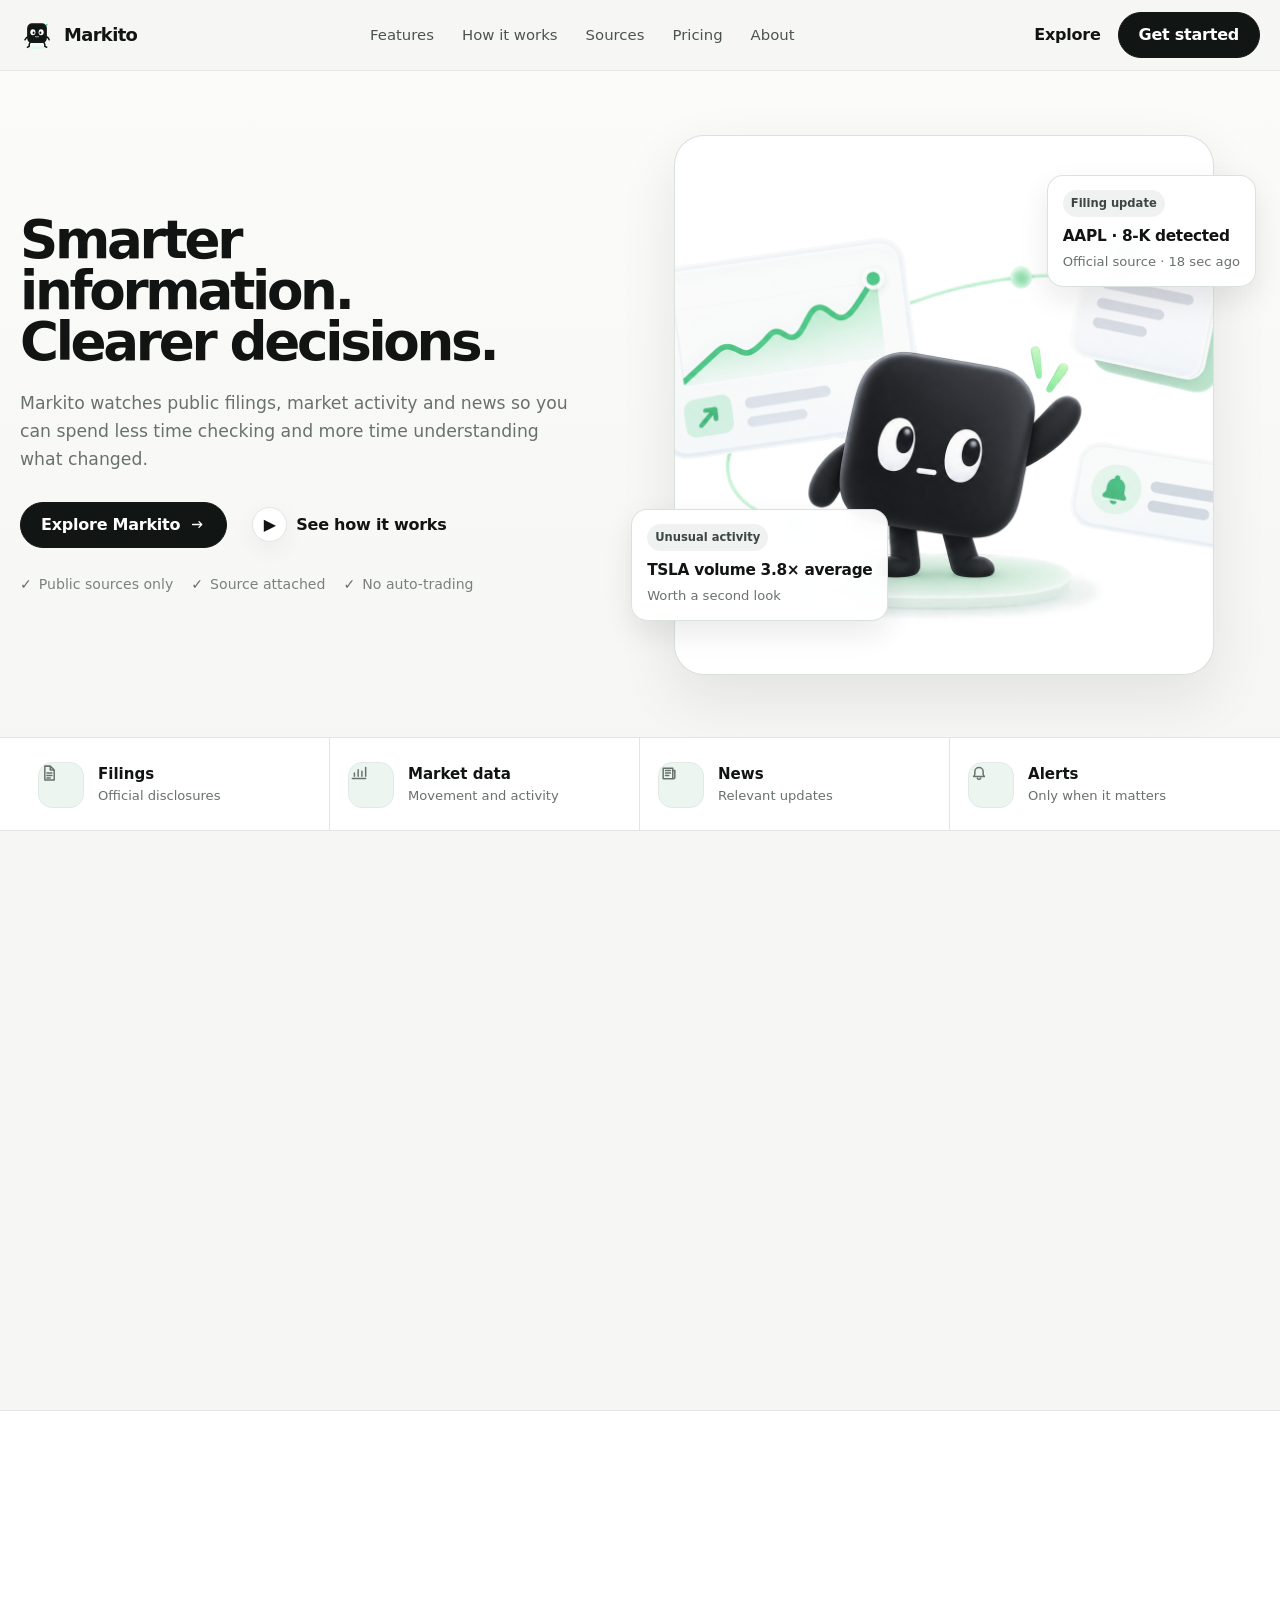
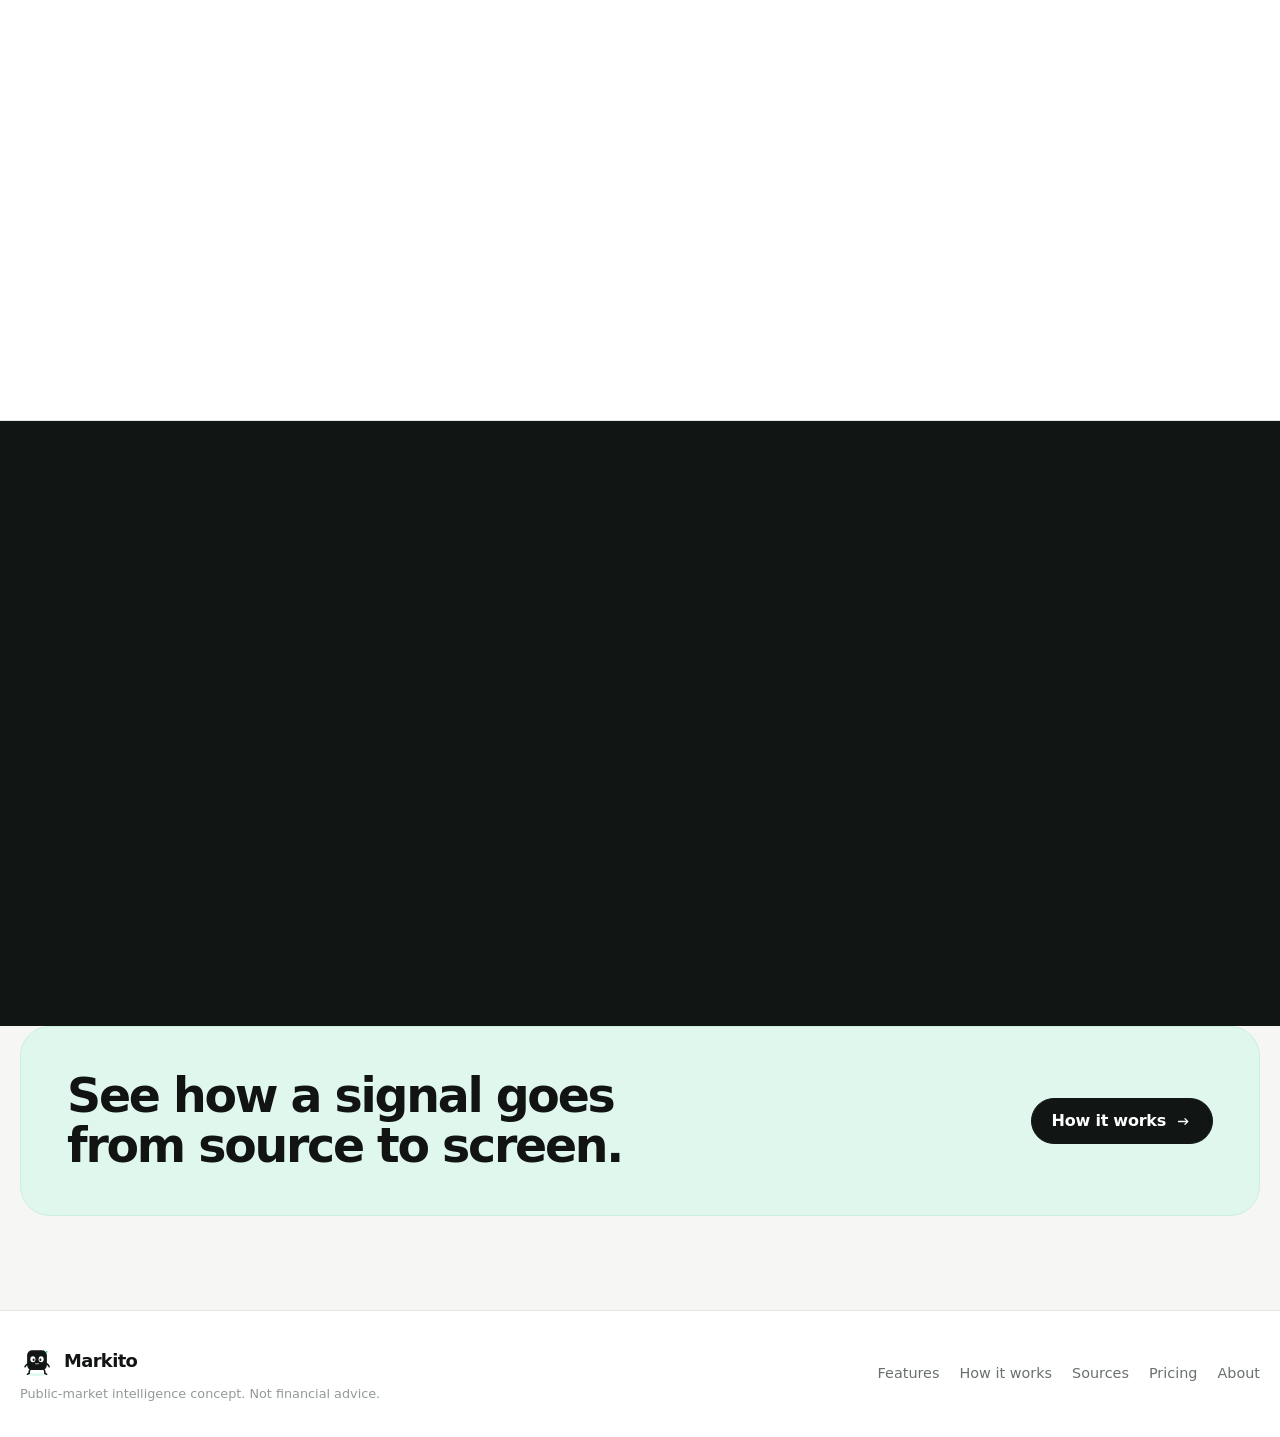
==== commit fc958612: "Remove glowing filing status dot" ====
--- a/index.html
+++ b/index.html
@@ -55,7 +55,7 @@
           <img src="assets/illustrations/hero-signal.png" alt="Markito surrounded by market signal cards">
         </div>
         <div class="float-card one">
-          <div class="signal-pill"><span class="status-dot"></span>New filing</div>
+          <div class="signal-pill">Filing update</div>
           <strong>AAPL · 8-K detected</strong>
           <span>Official source · 18 sec ago</span>
         </div>
--- a/styles.css
+++ b/styles.css
@@ -15,7 +15,7 @@
   --shadow-md:0 24px 70px rgba(17,20,18,.10);
   --radius:24px;
   --radius-lg:36px;
-  --max:1180px;
+  --max:1240px;
 }
 *{box-sizing:border-box}
 html{scroll-behavior:smooth}
@@ -40,7 +40,7 @@
   border-bottom:1px solid rgba(225,230,227,.82);
   backdrop-filter:blur(18px) saturate(130%);
 }
-.nav{height:74px;display:flex;align-items:center;justify-content:space-between;gap:24px}
+.nav{height:70px;display:flex;align-items:center;justify-content:space-between;gap:24px}
 .brand{display:inline-flex;align-items:center;gap:10px;font-size:1.12rem;font-weight:850;letter-spacing:-.035em}
 .brand img{width:34px;height:34px;object-fit:contain}
 .nav-links{display:flex;align-items:center;gap:28px;font-size:.93rem;color:#4b544f}
@@ -51,7 +51,7 @@
 .nav-actions{display:flex;align-items:center;gap:10px}
 .menu-btn{display:none;border:0;background:transparent;font-size:1.35rem;padding:8px;cursor:pointer}
 .btn{
-  min-height:50px;padding:0 21px;border-radius:999px;
+  min-height:46px;padding:0 20px;border-radius:999px;
   display:inline-flex;align-items:center;justify-content:center;gap:9px;
   border:1px solid var(--line);background:#fff;font-weight:760;letter-spacing:-.015em;
   transition:transform .22s ease,box-shadow .22s ease,background .22s ease,border-color .22s ease;
@@ -67,55 +67,51 @@
 }
 .icon{width:22px;height:22px;display:block}
 .hero{
-  position:relative;overflow:hidden;padding:76px 0 72px;
-  background:
-    radial-gradient(circle at 82% 16%,rgba(39,201,143,.10),transparent 26%),
-    linear-gradient(180deg,#fbfcfa 0%,var(--bg) 100%);
+  position:relative;overflow:hidden;padding:64px 0 62px;
+  background:linear-gradient(180deg,#fbfcfa 0%,var(--bg) 100%);
   border-bottom:1px solid var(--line);
 }
-.hero:before{
-  content:"";position:absolute;right:-140px;top:40px;width:420px;height:420px;border-radius:50%;
-  background:rgba(39,201,143,.055);filter:blur(2px);pointer-events:none
-}
-.hero-grid{display:grid;grid-template-columns:.88fr 1.12fr;gap:58px;align-items:center}
+.hero:before{display:none}
+.hero-grid{display:grid;grid-template-columns:.94fr 1.06fr;gap:46px;align-items:center}
 .hero-copy{position:relative;z-index:2}
 h1,h2,h3,p{margin-top:0}
 h1{
-  margin:0 0 24px;
-  font-size:clamp(3.4rem,6.3vw,6.25rem);
-  line-height:.93;letter-spacing:-.068em;font-weight:860;max-width:690px
-}
-h2{font-size:clamp(2.2rem,4.2vw,3.7rem);line-height:1.02;letter-spacing:-.052em;margin-bottom:18px}
-h3{font-size:1.2rem;line-height:1.2;letter-spacing:-.027em;margin-bottom:9px}
-.lede{font-size:1.14rem;line-height:1.65;color:var(--muted);max-width:610px;margin-bottom:30px}
+  margin:0 0 22px;
+  font-size:clamp(3rem,4.15vw,4.45rem);
+  line-height:.96;letter-spacing:-.062em;font-weight:850;max-width:640px
+}
+h2{font-size:clamp(1.95rem,3vw,2.85rem);line-height:1.05;letter-spacing:-.047em;margin-bottom:16px}
+h3{font-size:1.15rem;line-height:1.22;letter-spacing:-.024em;margin-bottom:8px}
+.lede{font-size:1.08rem;line-height:1.62;color:var(--muted);max-width:590px;margin-bottom:28px}
 .hero-actions{display:flex;gap:18px;align-items:center;flex-wrap:wrap}
 .hero-proof{display:flex;gap:18px;flex-wrap:wrap;margin-top:26px;color:var(--muted);font-size:.88rem}
 .proof-item{display:inline-flex;align-items:center;gap:7px}
-.proof-dot{width:7px;height:7px;border-radius:50%;background:var(--mint)}
+.proof-dot{display:none}
+.proof-item:before{content:"✓";font-weight:850;color:#4f5b55}
 .hero-stage{
-  min-height:560px;position:relative;display:flex;align-items:center;justify-content:center;
+  min-height:460px;position:relative;display:flex;align-items:center;justify-content:center;
 }
 .hero-media{
-  width:100%;max-width:660px;position:relative;z-index:2;
-  border-radius:40px;overflow:hidden;
-  background:linear-gradient(145deg,#fff,#eef8f3);
-  border:1px solid rgba(214,224,219,.9);
-  box-shadow:0 34px 90px rgba(17,20,18,.12);
+  width:100%;max-width:540px;position:relative;z-index:2;
+  border-radius:30px;overflow:hidden;
+  background:#fff;
+  border:1px solid rgba(214,224,219,.92);
+  box-shadow:0 22px 58px rgba(17,20,18,.09);
 }
 .hero-media img{width:100%;aspect-ratio:1/1;object-fit:cover}
 .float-card{
-  position:absolute;z-index:4;min-width:205px;padding:16px 17px;border-radius:18px;
-  background:rgba(255,255,255,.88);border:1px solid rgba(219,226,222,.94);
-  box-shadow:0 16px 44px rgba(17,20,18,.11);
-  backdrop-filter:blur(14px);animation:drift 5.6s ease-in-out infinite;
+  position:absolute;z-index:4;min-width:188px;padding:14px 15px;border-radius:16px;
+  background:rgba(255,255,255,.94);border:1px solid rgba(219,226,222,.98);
+  box-shadow:0 12px 30px rgba(17,20,18,.09);
+  backdrop-filter:blur(12px);
 }
 .float-card strong{display:block;font-size:.96rem;letter-spacing:-.02em}
 .float-card span{display:block;margin-top:4px;color:var(--muted);font-size:.82rem}
-.float-card.one{top:62px;right:-18px}
-.float-card.two{left:-28px;bottom:82px;animation-delay:-2s}
+.float-card.one{top:40px;right:4px}
+.float-card.two{left:4px;bottom:54px}
 .signal-pill{
-  display:inline-flex;align-items:center;gap:7px;border-radius:999px;background:var(--mint-soft);
-  color:var(--mint-dark);padding:5px 8px;font-weight:800;font-size:.73rem;margin-bottom:8px
+  display:inline-flex;align-items:center;gap:6px;border-radius:999px;background:#f0f2f1;
+  color:#3d4742;padding:5px 8px;font-weight:800;font-size:.72rem;margin-bottom:8px
 }
 @keyframes drift{0%,100%{transform:translateY(0)}50%{transform:translateY(-8px)}}
 .icon-strip{background:#fff;border-bottom:1px solid var(--line)}
@@ -123,30 +119,31 @@
 .mini-feature{display:flex;align-items:center;gap:14px;padding:20px 18px;border-right:1px solid var(--line)}
 .mini-feature:last-child{border-right:0}
 .icon-tile{
-  width:48px;height:48px;flex:0 0 48px;border-radius:15px;background:var(--mint-soft);
-  color:var(--mint-dark);display:grid;place-items:center
-}
+  width:46px;height:46px;flex:0 0 46px;border-radius:14px;background:#edf5f1;
+  color:#17231e;display:grid;place-items:center;border:1px solid #e0ebe6
+}
+.icon-tile .icon{width:20px;height:20px;stroke-width:2}
 .mini-feature strong{display:block;font-size:.94rem}
 .mini-feature span{display:block;color:var(--muted);font-size:.82rem;margin-top:2px}
-.section{padding:94px 0}
+.section{padding:80px 0}
 .section.white{background:#fff;border-top:1px solid var(--line);border-bottom:1px solid var(--line)}
 .section-head{max-width:760px;margin-bottom:42px}
 .section-head p{font-size:1.08rem;color:var(--muted);max-width:620px;margin-bottom:0}
 .feature-grid{display:grid;grid-template-columns:repeat(3,1fr);gap:18px}
 .feature-card{
-  min-height:260px;padding:28px;border:1px solid var(--line);border-radius:var(--radius);
+  min-height:228px;padding:26px;border:1px solid var(--line);border-radius:var(--radius);
   background:#fff;display:flex;flex-direction:column;justify-content:space-between;
   transition:transform .24s ease,box-shadow .24s ease,border-color .24s ease
 }
 .feature-card:hover{transform:translateY(-3px);box-shadow:var(--shadow-sm);border-color:#d6ded9}
-.feature-card .icon-tile{margin-bottom:56px}
+.feature-card .icon-tile{margin-bottom:40px}
 .feature-card p{color:var(--muted);margin-bottom:0}
-.split{display:grid;grid-template-columns:1fr 1fr;gap:72px;align-items:center}
+.split{display:grid;grid-template-columns:1fr 1fr;gap:54px;align-items:center}
 .visual-card{
   border-radius:var(--radius-lg);overflow:hidden;border:1px solid var(--line);
   background:#fff;box-shadow:var(--shadow-md)
 }
-.visual-card img{width:100%;aspect-ratio:1/1;object-fit:cover}
+.visual-card img{width:100%;aspect-ratio:4/3;object-fit:contain;background:#fbfcfa}
 .content-list{display:grid;gap:20px;margin-top:28px}
 .content-row{display:grid;grid-template-columns:32px 1fr;gap:13px}
 .content-row .round-check{
@@ -156,16 +153,26 @@
 .dark-band{background:var(--surface-dark);color:#fff;overflow:hidden}
 .dark-band .lede,.dark-band p{color:#aeb8b2}
 .dark-band .icon-tile{background:#1f2925;color:#55e3ad}
-.dark-grid{display:grid;grid-template-columns:.9fr 1.1fr;gap:72px;align-items:center}
+.dark-grid{display:grid;grid-template-columns:1fr 1fr;gap:54px;align-items:center}
 .dark-band .visual-card{background:#161b18;border-color:#2b332f;box-shadow:none}
 .page-hero{
-  padding:84px 0 72px;background:#fbfcfa;border-bottom:1px solid var(--line);
+  padding:66px 0 60px;background:#fbfcfa;border-bottom:1px solid var(--line);
   position:relative;overflow:hidden
 }
-.page-hero h1{font-size:clamp(3.4rem,6vw,5.8rem);max-width:820px}
+.page-hero-grid{display:grid;grid-template-columns:.95fr 1.05fr;gap:54px;align-items:center}
+.page-hero-copy{max-width:650px}
+.page-hero h1{font-size:clamp(2.85rem,4vw,4.15rem);max-width:700px;margin-bottom:20px}
 .page-hero .lede{margin-bottom:0}
-.page-visual{margin-top:46px;max-width:940px;border-radius:32px;overflow:hidden;border:1px solid var(--line);box-shadow:var(--shadow-md)}
-.page-visual img{width:100%;aspect-ratio:16/9;object-fit:cover}
+.page-visual{margin:0;max-width:none;border-radius:28px;overflow:hidden;border:1px solid var(--line);box-shadow:0 18px 48px rgba(17,20,18,.08);background:#fff}
+.page-visual img{width:100%;aspect-ratio:4/3;object-fit:contain;background:#fff}
+.page-side-card{border:1px solid var(--line);background:#fff;border-radius:26px;padding:28px;box-shadow:var(--shadow-sm)}
+.page-side-card h3{font-size:1.3rem}
+.page-side-card p{color:var(--muted)}
+.side-list{display:grid;gap:14px;margin-top:22px}
+.side-list-item{display:flex;gap:12px;align-items:flex-start;padding-top:14px;border-top:1px solid var(--line)}
+.side-list-item:first-child{border-top:0;padding-top:0}
+.side-list-item .icon-tile{width:38px;height:38px;flex-basis:38px;border-radius:12px}
+.side-list-item .icon{width:18px;height:18px}
 .steps{display:grid;gap:14px;max-width:900px}
 .step{
   display:grid;grid-template-columns:56px 1fr;gap:20px;align-items:start;
@@ -175,11 +182,12 @@
 .step p{color:var(--muted);margin:4px 0 0}
 .source-grid{display:grid;grid-template-columns:repeat(3,1fr);gap:18px}
 .source-card{padding:26px;min-height:230px;border:1px solid var(--line);background:#fff;border-radius:var(--radius)}
-.source-card .icon-tile{margin-bottom:50px}
+.source-card .icon-tile{margin-bottom:34px}
 .source-card p{color:var(--muted);margin-bottom:0}
 .pricing-grid{display:grid;grid-template-columns:repeat(3,1fr);gap:18px;align-items:start}
-.price-card{padding:30px;border:1px solid var(--line);border-radius:var(--radius);background:#fff}
-.price-card.featured{border-color:#202723;box-shadow:0 0 0 1px #202723}
+.price-card{padding:28px;border:1px solid var(--line);border-radius:var(--radius);background:#fff;display:flex;flex-direction:column;min-height:440px}
+.price-card.featured{border-color:#b9c6bf;box-shadow:0 14px 34px rgba(17,20,18,.08);transform:translateY(-6px)}
+.price-card .btn{width:100%;margin-top:auto}
 .plan-label{display:inline-flex;padding:6px 10px;border-radius:999px;background:var(--surface-soft);font-size:.78rem;font-weight:800;color:var(--mint-dark)}
 .price{font-size:2.65rem;font-weight:880;letter-spacing:-.05em;margin:23px 0 4px}
 .price small{font-size:.9rem;font-weight:650;color:var(--muted);letter-spacing:0}
@@ -215,7 +223,7 @@
 .reveal{opacity:0;transform:translateY(16px);transition:opacity .6s ease,transform .6s ease}
 .reveal.in{opacity:1;transform:none}
 .delay-1{transition-delay:.08s}.delay-2{transition-delay:.16s}
-.status-dot{width:8px;height:8px;border-radius:50%;background:var(--mint);box-shadow:0 0 0 4px rgba(39,201,143,.10)}
+.status-dot{display:none}
 @media(max-width:980px){
   .nav-links{display:none}
   .nav-links.open{display:flex;position:absolute;left:20px;right:20px;top:66px;padding:18px;background:#fff;border:1px solid var(--line);border-radius:20px;box-shadow:var(--shadow-md);flex-direction:column;align-items:flex-start;gap:10px}
@@ -258,4 +266,35 @@
 @media(prefers-reduced-motion:reduce){
   *,*:before,*:after{scroll-behavior:auto!important;animation:none!important;transition:none!important}
   .reveal{opacity:1;transform:none}
-}+}
+/* V3 refinements */
+.hero-media,.page-visual,.visual-card{isolation:isolate}
+.hero-media img{filter:saturate(.88) contrast(.98)}
+.mini-feature strong,.feature-card h3,.source-card h3{font-weight:780}
+.mini-feature span{line-height:1.35}
+.price-card h3{margin-top:18px}
+.pricing-note{margin-top:18px}
+.pricing-grid{margin-top:8px}
+.page-accent{display:inline-flex;align-items:center;gap:8px;font-size:.84rem;font-weight:750;color:#59645e;margin-bottom:16px}
+.page-accent:before{content:"";width:18px;height:1px;background:#8e9993}
+.hero-proof{opacity:.88}
+@media(max-width:980px){
+  .page-hero-grid{grid-template-columns:1fr}
+  .page-visual{max-width:760px}
+  .page-side-card{max-width:760px}
+}
+
+.content-row .round-check .icon{width:15px;height:15px}
+.btn .icon{width:17px;height:17px}
+.process-layout{display:grid;grid-template-columns:minmax(0,1.15fr) minmax(280px,.85fr);gap:34px;align-items:start}
+.process-layout .steps{max-width:none}
+.process-aside{position:sticky;top:100px}
+.faq-layout{display:grid;grid-template-columns:minmax(0,1.15fr) minmax(300px,.85fr);gap:44px;align-items:start}
+.faq-layout .faq{max-width:none}
+.faq-side{position:sticky;top:100px}
+.price-card .plan-label{align-self:flex-start}
+.price-card.featured .plan-label{background:#e8f3ee;color:#304a3e}
+@media(max-width:980px){
+  .process-layout,.faq-layout{grid-template-columns:1fr}
+  .process-aside,.faq-side{position:relative;top:auto}
+}
